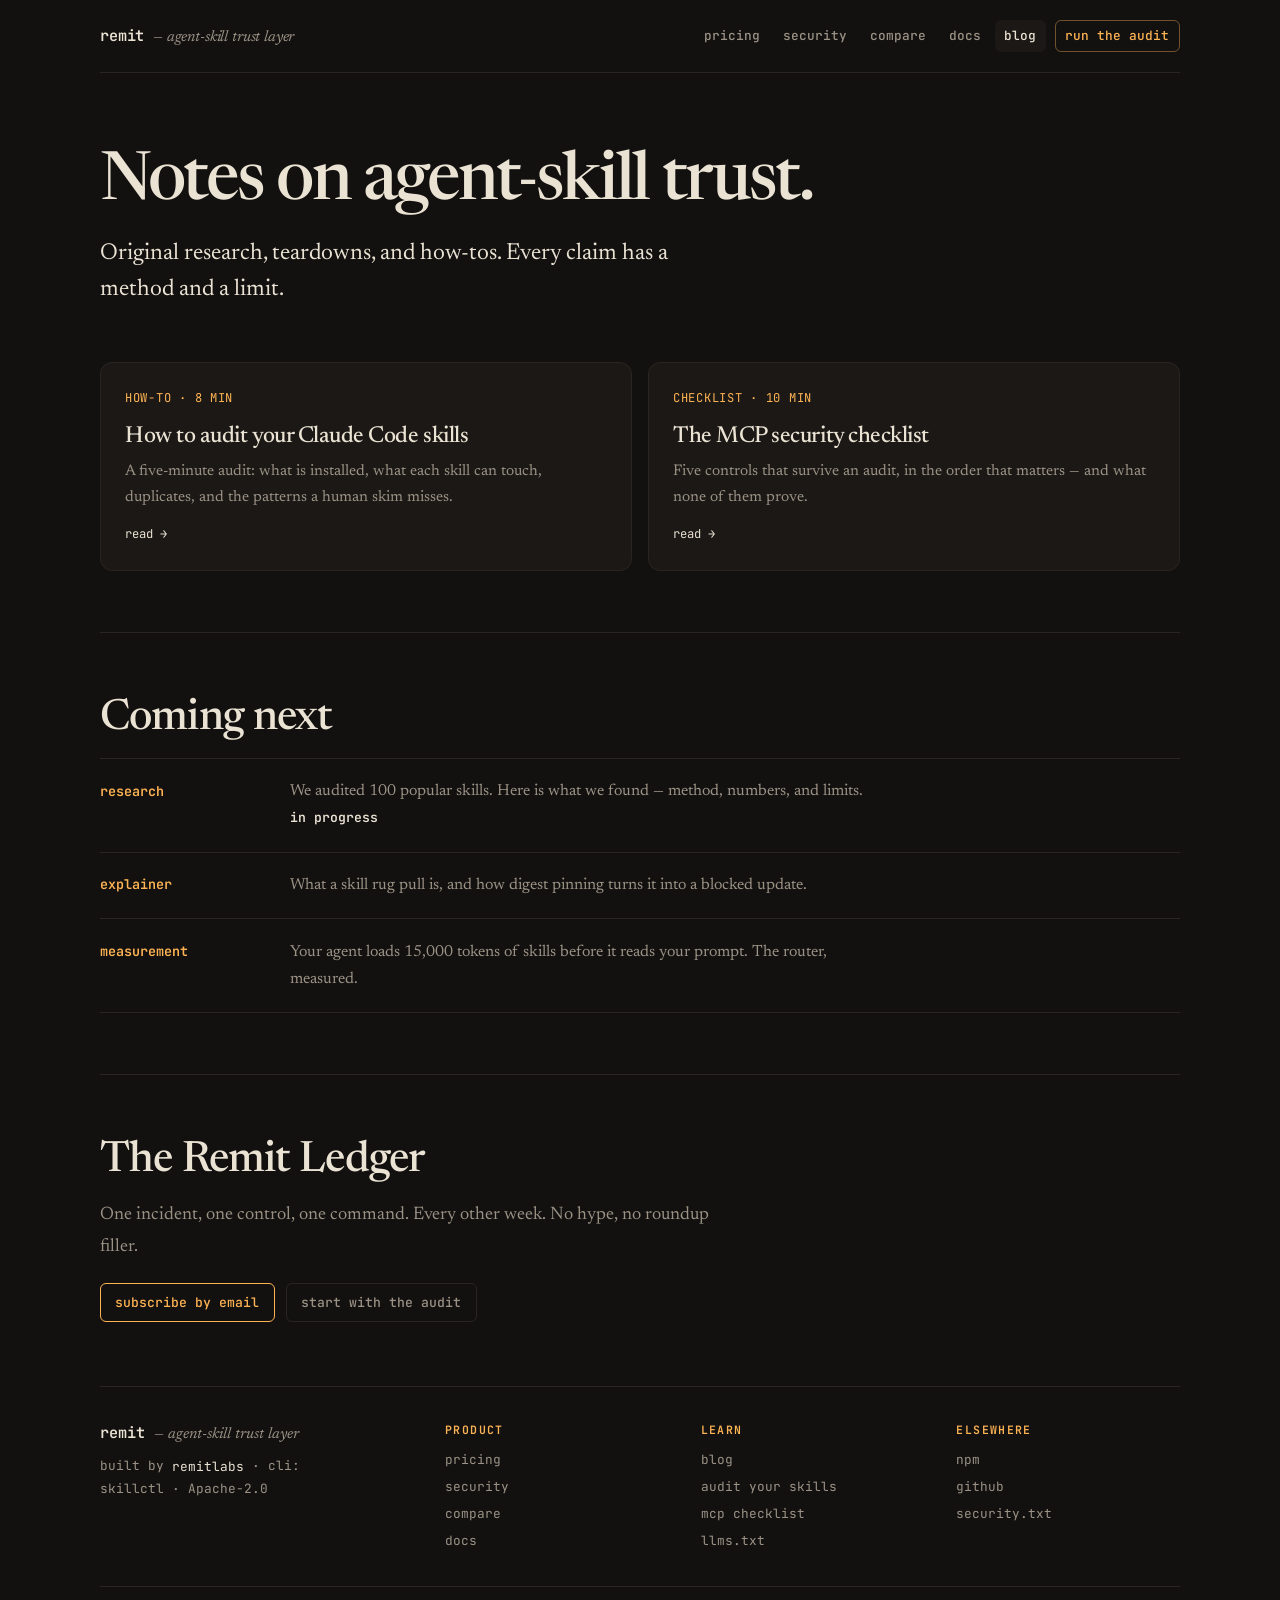
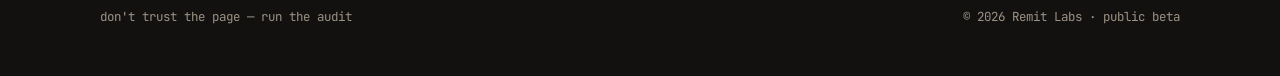
==== blog/index.html @ 6225feda "site: multi-page refresh with pricing, security, compare, docs, and blog - extract the editorial des" ====
<!doctype html>
<html lang="en">
<head>
<meta charset="utf-8">
<meta name="viewport" content="width=device-width, initial-scale=1">
<title>Notes on agent-skill trust — Remit blog</title>
<meta name="description" content="Original research, teardowns, and how-tos on AI agent skill security, MCP, and lifecycle. Every claim has a method and a limit.">
<meta name="theme-color" content="#131110">
<link rel="canonical" href="https://remitlabs.github.io/blog/">
<meta property="og:type" content="website">
<meta property="og:title" content="Notes on agent-skill trust — Remit blog">
<meta property="og:description" content="Original research, teardowns, and how-tos on AI agent skill security, MCP, and lifecycle.">
<meta property="og:url" content="https://remitlabs.github.io/blog/">
<meta property="og:image" content="https://remitlabs.github.io/assets/og.png">
<meta name="twitter:card" content="summary_large_image">
<link rel="icon" href='data:image/svg+xml,<svg xmlns="http://www.w3.org/2000/svg" viewBox="0 0 32 32"><rect width="32" height="32" rx="7" fill="%23131110"/><text x="16" y="22" font-family="ui-monospace,Menlo,monospace" font-size="17" font-weight="700" fill="%23FFB454" text-anchor="middle">R</text></svg>'>
<link rel="preconnect" href="https://fonts.googleapis.com">
<link rel="preconnect" href="https://fonts.gstatic.com" crossorigin>
<link href="https://fonts.googleapis.com/css2?family=Newsreader:ital,opsz,wght@0,6..72,400;0,6..72,500;0,6..72,600;1,6..72,400&amp;family=JetBrains+Mono:wght@400;500;600&amp;display=swap" rel="stylesheet">
<link rel="stylesheet" href="../styles.css">
<script>document.documentElement.classList.add('js');</script>
</head>
<body>
<div class="wrap">
  <header class="mast">
    <a class="brand" href="/">remit <em>— agent-skill trust layer</em></a>
    <nav class="nav" aria-label="primary">
      <a href="/pricing.html">pricing</a>
      <a href="/security.html">security</a>
      <a href="/compare.html">compare</a>
      <a href="/docs.html">docs</a>
      <a href="/blog/">blog</a>
      <a class="pill" href="/#install">run the audit</a>
    </nav>
  </header>

  <main>
    <section class="hero" style="grid-template-columns:1fr;padding-bottom:1.4rem">
      <div>
        <h1 data-reveal style="font-size:clamp(2.6rem,6vw,4.2rem);line-height:1.02">Notes on agent-skill trust.</h1>
        <p class="lede" data-reveal style="max-width:48ch;margin-top:1.1rem">Original research, teardowns, and how-tos. Every claim has a method and a limit.</p>
      </div>
    </section>

    <section class="tail" style="border-top:0;padding-top:0;margin-top:0">
      <div class="grid two" data-reveal>
        <a class="post-card" href="/blog/audit-claude-code-skills.html">
          <span class="meta">how-to · 8 min</span>
          <h2>How to audit your Claude Code skills</h2>
          <p>A five-minute audit: what is installed, what each skill can touch, duplicates, and the patterns a human skim misses.</p>
          <span class="more">read →</span>
        </a>
        <a class="post-card" href="/blog/mcp-security-checklist.html">
          <span class="meta">checklist · 10 min</span>
          <h2>The MCP security checklist</h2>
          <p>Five controls that survive an audit, in the order that matters — and what none of them prove.</p>
          <span class="more">read →</span>
        </a>
      </div>
    </section>

    <section class="tail">
      <h2 class="sec-head" data-reveal>Coming next</h2>
      <div class="ledger" data-reveal>
        <div class="row"><div class="t">research</div><p>We audited 100 popular skills. Here is what we found — method, numbers, and limits. <span class="n">in progress</span></p></div>
        <div class="row"><div class="t">explainer</div><p>What a skill rug pull is, and how digest pinning turns it into a blocked update.</p></div>
        <div class="row"><div class="t">measurement</div><p>Your agent loads 15,000 tokens of skills before it reads your prompt. The router, measured.</p></div>
      </div>
    </section>

    <section class="tail">
      <h2 class="sec-head" data-reveal>The Remit Ledger</h2>
      <p class="prose" data-reveal>One incident, one control, one command. Every other week. No hype, no roundup filler.</p>
      <div class="cta-row" data-reveal style="margin-top:1.2rem">
        <a class="cta" href="mailto:singhgaurprahalad@gmail.com?subject=Subscribe%20to%20The%20Remit%20Ledger">subscribe by email</a>
        <a class="cta ghost" href="/blog/audit-claude-code-skills.html">start with the audit</a>
      </div>
    </section>
  </main>

  <footer class="foot">
    <div class="col">
      <span class="brand">remit <em>— agent-skill trust layer</em></span>
      <p>built by <a href="https://www.npmjs.com/org/remitlabs" style="display:inline;color:var(--ink)">remitlabs</a> · cli: skillctl · Apache-2.0</p>
    </div>
    <div class="col">
      <h4>Product</h4>
      <a href="/pricing.html">pricing</a>
      <a href="/security.html">security</a>
      <a href="/compare.html">compare</a>
      <a href="/docs.html">docs</a>
    </div>
    <div class="col">
      <h4>Learn</h4>
      <a href="/blog/">blog</a>
      <a href="/blog/audit-claude-code-skills.html">audit your skills</a>
      <a href="/blog/mcp-security-checklist.html">mcp checklist</a>
      <a href="/llms.txt">llms.txt</a>
    </div>
    <div class="col">
      <h4>Elsewhere</h4>
      <a href="https://www.npmjs.com/package/@remitlabs/cli">npm</a>
      <a href="https://github.com/remitlabs">github</a>
      <a href="/.well-known/security.txt">security.txt</a>
    </div>
    <div class="bottom">
      <span>don't trust the page — <a href="/#install" style="display:inline">run the audit</a></span>
      <span>© 2026 Remit Labs · public beta</span>
    </div>
  </footer>
</div>
<script src="../site.js" defer></script>
</body>
</html>
---- styles.css ----
/* Remit — shared stylesheet
   Editorial dark system: Newsreader + JetBrains Mono, amber on casing.
   Extracted from the original index.html and extended for the site. */

:root{
  --casing:#131110; --surface:#1B1815; --surface-2:#211D19;
  --ink:#EAE2D3; --dim:#9B9285; --hair:#2A2520;
  --amber:#FFB454; --ok:#86C08A; --deny:#D96F5C;
  --serif:'Newsreader','Iowan Old Style',Charter,Georgia,serif;
  --mono:'JetBrains Mono','SF Mono',Menlo,Consolas,monospace;
  --measure:62ch;
}

*{box-sizing:border-box}
html{color-scheme:dark;scroll-behavior:smooth}
body{margin:0;background:var(--casing);color:var(--ink);
  font:16px/1.7 var(--serif);-webkit-font-smoothing:antialiased;
  text-rendering:optimizeLegibility}
img,video,svg{max-width:100%}
.wrap{max-width:1160px;margin:0 auto;padding:0 clamp(1.1rem,4vw,2.5rem)}
a{color:inherit}
a:focus-visible,button:focus-visible,summary:focus-visible{
  outline:2px solid var(--amber);outline-offset:3px;border-radius:4px}
::selection{background:var(--amber);color:var(--casing)}

/* ---------- masthead ---------- */
.mast{display:flex;justify-content:space-between;align-items:center;gap:1rem;flex-wrap:wrap;
  padding:1.25rem 0;border-bottom:1px solid var(--hair);position:relative;z-index:2}
.mast .brand{font:600 .95rem var(--mono);color:var(--ink);text-decoration:none;letter-spacing:-.01em}
.mast .brand em{font:400 .95rem var(--serif);font-style:italic;color:var(--dim)}
.nav{display:flex;gap:.25rem;flex-wrap:wrap;align-items:center}
.nav a{font:500 .8rem var(--mono);color:var(--dim);text-decoration:none;
  padding:.45rem .6rem;border-radius:6px}
.nav a:hover{color:var(--amber)}
.nav a[aria-current="page"]{color:var(--ink);background:var(--surface)}
.nav .pill{color:var(--amber);border:1px solid color-mix(in srgb,var(--amber) 40%,transparent);
  border-radius:6px;padding:.4rem .6rem;margin-left:.3rem}
.nav .pill:hover{background:var(--amber);color:var(--casing)}

/* ---------- type ---------- */
h1,h2,h3,h4{font-family:var(--serif);font-weight:500;letter-spacing:-.02em;margin:0}
p{margin:0}
.eyebrow{font:500 .78rem var(--mono);letter-spacing:.14em;text-transform:uppercase;
  color:var(--amber);margin:0 0 1rem}
.sec-head{font-size:clamp(1.9rem,3.6vw,2.7rem);line-height:1.15;margin:0 0 .9rem;max-width:24ch}
.sec-head em{font-style:italic;color:var(--dim)}
.lede{font-size:clamp(1.2rem,2.2vw,1.45rem);line-height:1.55;max-width:30ch;margin:0 0 2rem}
.lede strong{color:var(--amber);font-weight:600}
.prose{font-size:clamp(1.02rem,1.6vw,1.14rem);line-height:1.75;color:var(--dim);max-width:var(--measure)}
.prose + .prose{margin-top:1rem}
.prose b,.prose strong{color:var(--ink);font-weight:600}
.prose a{color:var(--ink);text-decoration-color:var(--amber);text-underline-offset:3px}
.prose a:hover{color:var(--amber)}
.prose code,code.inline{font:.84em var(--mono);color:var(--ink);background:var(--surface);
  border:1px solid var(--hair);border-radius:5px;padding:.08em .38em;white-space:nowrap}
.muted{color:var(--dim)}

/* ---------- buttons ---------- */
.cta{display:inline-flex;align-items:center;gap:.5rem;border:1px solid var(--amber);
  color:var(--amber);text-decoration:none;padding:.62rem .9rem;border-radius:6px;
  font:500 .82rem var(--mono);background:transparent;cursor:pointer;transition:.15s}
.cta:hover{background:var(--amber);color:var(--casing)}
.cta.ghost{border-color:var(--hair);color:var(--dim)}
.cta.ghost:hover{border-color:var(--amber);color:var(--amber);background:transparent}
.cta.solid{background:var(--amber);color:var(--casing)}
.cta.solid:hover{background:#ffc778;color:var(--casing)}
.cta-row{display:flex;gap:.7rem;flex-wrap:wrap;align-items:center}

/* ---------- install command ---------- */
.install{margin:1.6rem 0 0;max-width:36rem;min-width:0}
.cmd{display:flex;align-items:center;gap:.7rem;background:var(--surface);
  border:1px solid var(--hair);border-radius:8px;padding:.72rem .9rem;
  font:.86rem/1.4 var(--mono);overflow-x:auto;min-width:0}
.cmd .p{color:var(--amber)}
.cmd code{color:var(--ink);white-space:nowrap}
.cmd button{margin-left:auto;background:transparent;border:1px solid var(--hair);
  color:var(--dim);font:.76rem var(--mono);padding:.35rem .55rem;border-radius:5px;cursor:pointer}
.cmd button:hover{color:var(--amber);border-color:var(--amber)}
.note{font:.78rem/1.6 var(--mono);color:var(--dim);margin:.65rem 0 0}

/* ---------- hero ---------- */
.hero{display:grid;grid-template-columns:1.12fr .88fr;gap:clamp(2rem,5vw,4rem);
  padding:clamp(2.8rem,6vw,5rem) 0 clamp(2.4rem,5vw,3.6rem);align-items:start}
.hero>*{min-width:0}
.hero h1{font-size:clamp(4.2rem,10vw,7.4rem);line-height:.95;letter-spacing:-.035em;margin:0 0 .4rem}
.dict{font:.9rem/1.6 var(--mono);color:var(--dim);margin:0 0 1.1rem;max-width:46ch}
.dict b{color:var(--ink);font-weight:600}
.tag{font:500 clamp(.92rem,1.5vw,1.05rem) var(--mono);color:var(--amber);
  margin:0 0 1.7rem;letter-spacing:.01em}
.facts{display:grid;gap:.55rem;max-width:30rem;margin-top:2rem}
.fact{font:.82rem/1.55 var(--mono);color:var(--dim);border-top:1px dashed var(--hair);padding-top:.55rem}
.fact:first-child{border-top:0;padding-top:0}
.fact b{color:var(--ink);font-weight:600}
.fact em{color:var(--amber);font-style:normal}

/* ---------- receipt ---------- */
.receipt{background:var(--surface);border:1px solid var(--hair);border-radius:10px;
  padding:1.1rem 1.2rem 1.25rem;position:relative;overflow:hidden}
.receipt::after{content:"";position:absolute;inset:0;pointer-events:none;border-radius:10px;
  background:radial-gradient(520px 220px at 85% -10%,rgba(255,180,84,.05),transparent 65%)}
.rc-head{display:flex;justify-content:space-between;align-items:baseline;gap:.75rem;
  font:.75rem/1.3 var(--mono);color:var(--dim);border-bottom:1px dashed var(--hair);
  padding-bottom:.7rem;margin-bottom:.85rem;letter-spacing:.03em}
.rc-head .st{color:var(--ok)}
.rc-note{font:.75rem/1.6 var(--mono);color:var(--dim);margin:.9rem 0 0}
pre.man{font:.78rem/1.7 var(--mono);margin:0;white-space:pre;overflow-x:auto}
.k{color:var(--amber)} .s{color:var(--ok)} .c{color:var(--dim)}

/* ---------- sections ---------- */
.tail{padding-top:clamp(2.4rem,5vw,3.8rem);border-top:1px solid var(--hair);margin-top:clamp(2.4rem,5vw,3.8rem)}
.tail:first-of-type{margin-top:0}
.duo{display:grid;grid-template-columns:1fr 240px;gap:clamp(2rem,5vw,4rem);align-items:start}
.duo>*{min-width:0}
.margin-notes{display:grid;gap:.9rem;border-left:1px solid var(--hair);padding-left:1.1rem}
.margin-notes div{font:.76rem/1.55 var(--mono);color:var(--dim)}
.margin-notes b{display:block;color:var(--amber);font-weight:600}

/* ---------- plate / diagram ---------- */
.plate{background:var(--surface);border:1px solid var(--hair);border-radius:10px;
  padding:clamp(.9rem,2vw,1.5rem)}
.scroller{overflow-x:auto}
.plate svg{display:block;width:100%;min-width:820px;height:auto}
.status{font:.78rem/1.8 var(--mono);color:var(--dim);margin:1rem 0 0;max-width:78ch}
.status b{color:var(--amber);font-weight:600}
.status i{font-style:normal;color:var(--ink)}

/* ---------- ledger ---------- */
.ledger{border-top:1px solid var(--hair)}
.row{display:grid;grid-template-columns:168px 1fr;gap:1.4rem;
  padding:1.2rem 0;border-bottom:1px solid var(--hair)}
.row .t{font:600 .84rem/1.5 var(--mono);color:var(--amber);padding-top:.15rem}
.row p{font-size:1rem;line-height:1.7;color:var(--dim);margin:0;max-width:64ch}
.row p b{color:var(--ink);font-weight:600}
.row p code{font-size:.84em}
.row p .n{color:var(--ink);font:600 .82em var(--mono)}

/* ---------- cards / grids ---------- */
.grid{display:grid;gap:1rem}
.grid.two{grid-template-columns:repeat(2,minmax(0,1fr))}
.grid.three{grid-template-columns:repeat(3,minmax(0,1fr))}
.card{background:var(--surface);border:1px solid var(--hair);border-radius:10px;
  padding:1.25rem 1.3rem;min-width:0}
.card h3{font-size:1.2rem;margin:0 0 .45rem}
.card p{font-size:.94rem;line-height:1.65;color:var(--dim)}
.card .num{font:.72rem var(--mono);color:var(--amber);display:block;margin-bottom:.5rem}

/* ---------- tiers ---------- */
.tiers{display:grid;grid-template-columns:repeat(4,minmax(0,1fr));gap:.9rem;align-items:stretch}
.tier{background:var(--surface);border:1px solid var(--hair);border-radius:12px;
  padding:1.35rem 1.25rem;display:flex;flex-direction:column;min-width:0}
.tier.feature{border-color:color-mix(in srgb,var(--amber) 55%,transparent);
  background:linear-gradient(180deg,color-mix(in srgb,var(--amber) 6%,var(--surface)),var(--surface))}
.tier .name{font:600 .8rem var(--mono);letter-spacing:.1em;text-transform:uppercase;color:var(--amber)}
.tier .price{font:500 2.1rem/1 var(--serif);margin:.7rem 0 .15rem;letter-spacing:-.02em}
.tier .price small{font:.7rem var(--mono);color:var(--dim);letter-spacing:0}
.tier .for{font:.78rem/1.5 var(--mono);color:var(--dim);margin:.2rem 0 1rem;min-height:2.4em}
.tier ul{list-style:none;margin:0 0 1.2rem;padding:0;display:grid;gap:.42rem}
.tier li{font:.86rem/1.5 var(--serif);color:var(--dim);padding-left:1.05rem;position:relative}
.tier li::before{content:"—";position:absolute;left:0;color:var(--amber)}
.tier li b{color:var(--ink);font-weight:600}
.tier .cta{margin-top:auto;justify-content:center}
.tier .fine{font:.76rem/1.5 var(--mono);color:var(--dim);margin:.7rem 0 0}

/* ---------- table ---------- */
.table-wrap{overflow-x:auto;border:1px solid var(--hair);border-radius:10px;background:var(--surface)}
table{border-collapse:collapse;width:100%;min-width:0;font-size:.86rem}
table.compare-table{min-width:760px}
th,td{text-align:left;padding:.75rem .9rem;border-bottom:1px solid var(--hair);vertical-align:top}
th{font:600 .72rem var(--mono);letter-spacing:.06em;text-transform:uppercase;color:var(--dim);
  background:var(--surface-2);position:sticky;top:0}
td{color:var(--dim);line-height:1.55}
td b{color:var(--ink);font-weight:600}
tr:last-child td{border-bottom:0}
.yes{color:var(--ok)} .no{color:var(--dim)} .part{color:var(--amber)}
.table-note{font:.78rem/1.6 var(--mono);color:var(--dim);margin:.8rem 0 0}
.table-hint{display:none;font:.76rem/1.5 var(--mono);color:var(--amber);margin:.6rem 0 0}

/* ---------- article ---------- */
.article{max-width:760px;margin:0 auto;padding:clamp(2rem,5vw,3.5rem) 0}
.article .dek{font-size:clamp(1.1rem,1.8vw,1.3rem);line-height:1.6;color:var(--dim);margin:1rem 0 2rem}
.article h2{font-size:clamp(1.5rem,2.8vw,1.95rem);margin:2.6rem 0 .8rem;line-height:1.2}
.article h3{font-size:1.25rem;margin:2rem 0 .5rem}
.article p{font-size:1.06rem;line-height:1.78;color:#cfc7b8;margin:0 0 1.1rem}
.article p b,.article li b{color:var(--ink);font-weight:600}
.article a{color:var(--ink);text-decoration-color:var(--amber);text-underline-offset:3px}
.article a:hover{color:var(--amber)}
.article ul,.article ol{margin:0 0 1.2rem;padding-left:1.3rem;color:#cfc7b8;font-size:1.06rem;line-height:1.75}
.article li{margin-bottom:.4rem}
.article code{font:.86em var(--mono);color:var(--ink);background:var(--surface);
  border:1px solid var(--hair);border-radius:5px;padding:.08em .38em}
.article pre{background:var(--surface);border:1px solid var(--hair);border-radius:10px;
  padding:1rem 1.1rem;overflow-x:auto;margin:0 0 1.3rem}
.article pre code{background:none;border:0;padding:0;font:.8rem/1.7 var(--mono);color:var(--dim)}
.article blockquote{border-left:2px solid var(--amber);margin:1.5rem 0;padding:.2rem 0 .2rem 1.2rem;
  color:var(--dim);font-style:italic}
.article hr{border:0;border-top:1px solid var(--hair);margin:2.5rem 0}
.byline{font:.78rem/1.6 var(--mono);color:var(--dim);display:flex;gap:1rem;flex-wrap:wrap;
  border-top:1px solid var(--hair);border-bottom:1px solid var(--hair);padding:.8rem 0;margin:1.4rem 0 2.2rem}
.callout{background:var(--surface);border:1px solid var(--hair);
  border-radius:8px;box-shadow:inset 2px 0 0 var(--amber);padding:1rem 1.15rem;margin:1.5rem 0}
.callout p{margin:0;font-size:.98rem;line-height:1.7;color:var(--dim)}
.callout b{color:var(--ink)}

/* ---------- blog index ---------- */
.post-card{display:block;text-decoration:none;background:var(--surface);border:1px solid var(--hair);
  border-radius:12px;padding:1.4rem 1.5rem;transition:.18s}
.post-card:hover{border-color:color-mix(in srgb,var(--amber) 55%,transparent);transform:translateY(-2px)}
.post-card .meta{font:.76rem var(--mono);color:var(--amber);letter-spacing:.06em;text-transform:uppercase}
.post-card h2{font-size:1.45rem;margin:.6rem 0 .5rem;line-height:1.25}
.post-card p{font-size:.96rem;color:var(--dim);line-height:1.65;max-width:60ch}
.post-card .more{font:.76rem var(--mono);color:var(--ink);margin-top:1rem;display:inline-block}

/* ---------- FAQ ---------- */
.faq{border-top:1px solid var(--hair);max-width:820px}
.faq details{border-bottom:1px solid var(--hair)}
.faq summary{cursor:pointer;padding:1.05rem 0;font:500 1.05rem/1.4 var(--serif);
  color:var(--ink);list-style:none;display:flex;justify-content:space-between;gap:1rem}
.faq summary::-webkit-details-marker{display:none}
.faq summary::after{content:"+";font-family:var(--mono);color:var(--amber)}
.faq details[open] summary::after{content:"–"}
.faq .a{padding:0 0 1.15rem;font-size:.98rem;line-height:1.72;color:var(--dim);max-width:70ch}
.faq .a b{color:var(--ink)}

/* ---------- docs ---------- */
.docs{display:grid;grid-template-columns:210px 1fr;gap:clamp(2rem,5vw,3.5rem);align-items:start;
  padding-top:2.5rem}
.docs-nav{position:sticky;top:1.5rem;display:grid;gap:.15rem;border-left:1px solid var(--hair);padding-left:1rem}
.docs-nav a{font:.8rem/1.6 var(--mono);color:var(--dim);text-decoration:none;padding:.25rem 0}
.docs-nav a:hover{color:var(--amber)}
.docs-body{min-width:0;max-width:760px}
.docs-body h2{font-size:1.6rem;margin:2.4rem 0 .7rem}
.docs-body h2:first-child{margin-top:0}
.docs-body h3{font-size:1.12rem;margin:1.6rem 0 .4rem}
.docs-body p{font-size:1rem;line-height:1.75;color:var(--dim);margin:0 0 1rem;max-width:68ch}
.docs-body p b{color:var(--ink)}
.docs-body a{color:var(--ink);text-decoration-color:var(--amber);text-underline-offset:3px}
.docs-body code{font:.84em var(--mono);color:var(--ink);background:var(--surface);
  border:1px solid var(--hair);border-radius:5px;padding:.08em .38em}
.docs-body pre{background:var(--surface);border:1px solid var(--hair);border-radius:10px;
  padding:1rem 1.1rem;overflow-x:auto;margin:0 0 1.2rem}
.docs-body pre code{background:none;border:0;padding:0;font:.8rem/1.7 var(--mono);color:var(--dim)}
.docs-body ul{color:var(--dim);font-size:1rem;line-height:1.75;padding-left:1.2rem;margin:0 0 1rem}
.docs-body li{margin-bottom:.3rem}
.docs-body li b{color:var(--ink)}
.docs-body .table-wrap{margin:0 0 1.4rem}

/* ---------- video ---------- */
.film{border:1px solid var(--hair);border-radius:12px;overflow:hidden;background:#000;
  position:relative;aspect-ratio:16/9}
.film video{display:block;width:100%;height:100%;object-fit:cover}
.film figcaption{position:absolute;left:0;right:0;bottom:0;padding:.7rem .9rem;
  font:.7rem var(--mono);color:var(--dim);
  background:linear-gradient(180deg,transparent,rgba(19,17,16,.85))}

/* ---------- footer ---------- */
.foot{border-top:1px solid var(--hair);margin-top:clamp(2.6rem,5vw,4rem);padding:2.2rem 0 3rem;
  display:grid;grid-template-columns:1.4fr repeat(3,1fr);gap:2rem;
  font:.8rem/1.8 var(--mono);color:var(--dim)}
.foot .brand{font:600 .95rem var(--mono);color:var(--ink)}
.foot .brand em{font:400 .95rem var(--serif);font-style:italic;color:var(--dim)}
.foot h4{font:.72rem var(--mono);letter-spacing:.12em;text-transform:uppercase;color:var(--amber);
  margin:0 0 .6rem;font-weight:600}
.foot a{display:block;color:var(--dim);text-decoration:none;padding:.12rem 0}
.foot a:hover{color:var(--amber)}
.foot .col p{max-width:32ch;margin:.6rem 0 0}
.foot .bottom{grid-column:1/-1;border-top:1px solid var(--hair);padding-top:1.2rem;
  display:flex;justify-content:space-between;gap:1rem;flex-wrap:wrap;font-size:.78rem}

/* ---------- reveal ---------- */
html.js [data-reveal]{opacity:0;transform:translateY(14px);
  transition:opacity .7s cubic-bezier(.16,1,.3,1),transform .7s cubic-bezier(.16,1,.3,1)}
html.js .in{opacity:1;transform:none}
@media (prefers-reduced-motion: reduce){
  html{scroll-behavior:auto}
  html.js [data-reveal]{opacity:1;transform:none;transition:none}
  .post-card:hover{transform:none}
}

/* ---------- responsive ---------- */
@media (max-width:1000px){
  .tiers{grid-template-columns:repeat(2,minmax(0,1fr))}
}
@media (max-width:920px){
  .hero{grid-template-columns:1fr}
  .duo{grid-template-columns:1fr}
  .margin-notes{border-left:0;padding-left:0;border-top:1px dashed var(--hair);
    padding-top:1rem;grid-template-columns:1fr 1fr}
  .row{grid-template-columns:1fr;gap:.4rem;padding:1.05rem 0}
  .grid.three{grid-template-columns:1fr 1fr}
  .docs{grid-template-columns:1fr}
  .docs-nav{position:static;border-left:0;padding-left:0;border-top:1px solid var(--hair);
    border-bottom:1px solid var(--hair);padding:.9rem 0;grid-template-columns:1fr 1fr;margin-bottom:1.5rem}
  .foot{grid-template-columns:1fr 1fr;gap:1.6rem}
}
@media (max-width:620px){
  .grid.two,.grid.three,.tiers{grid-template-columns:1fr}
  .margin-notes{grid-template-columns:1fr}
  .mast{padding:1rem 0}
  .nav{gap:.1rem}
  .nav a{padding:.4rem .45rem;font-size:.75rem}
  .cmd{font-size:.78rem;gap:.5rem;padding:.62rem .7rem}
  .cmd button{padding:.3rem .45rem}
  .fact{overflow-wrap:anywhere}
  .foot{grid-template-columns:1fr}
  .docs-nav{grid-template-columns:1fr}
  .table-hint{display:block}
  .article .table-wrap table{min-width:600px}
}
@media (max-width:380px){
  .cmd{font-size:.7rem;gap:.4rem;padding:.55rem .6rem}
  .cmd .p{display:none}
  .hero h1{font-size:3.4rem}
}
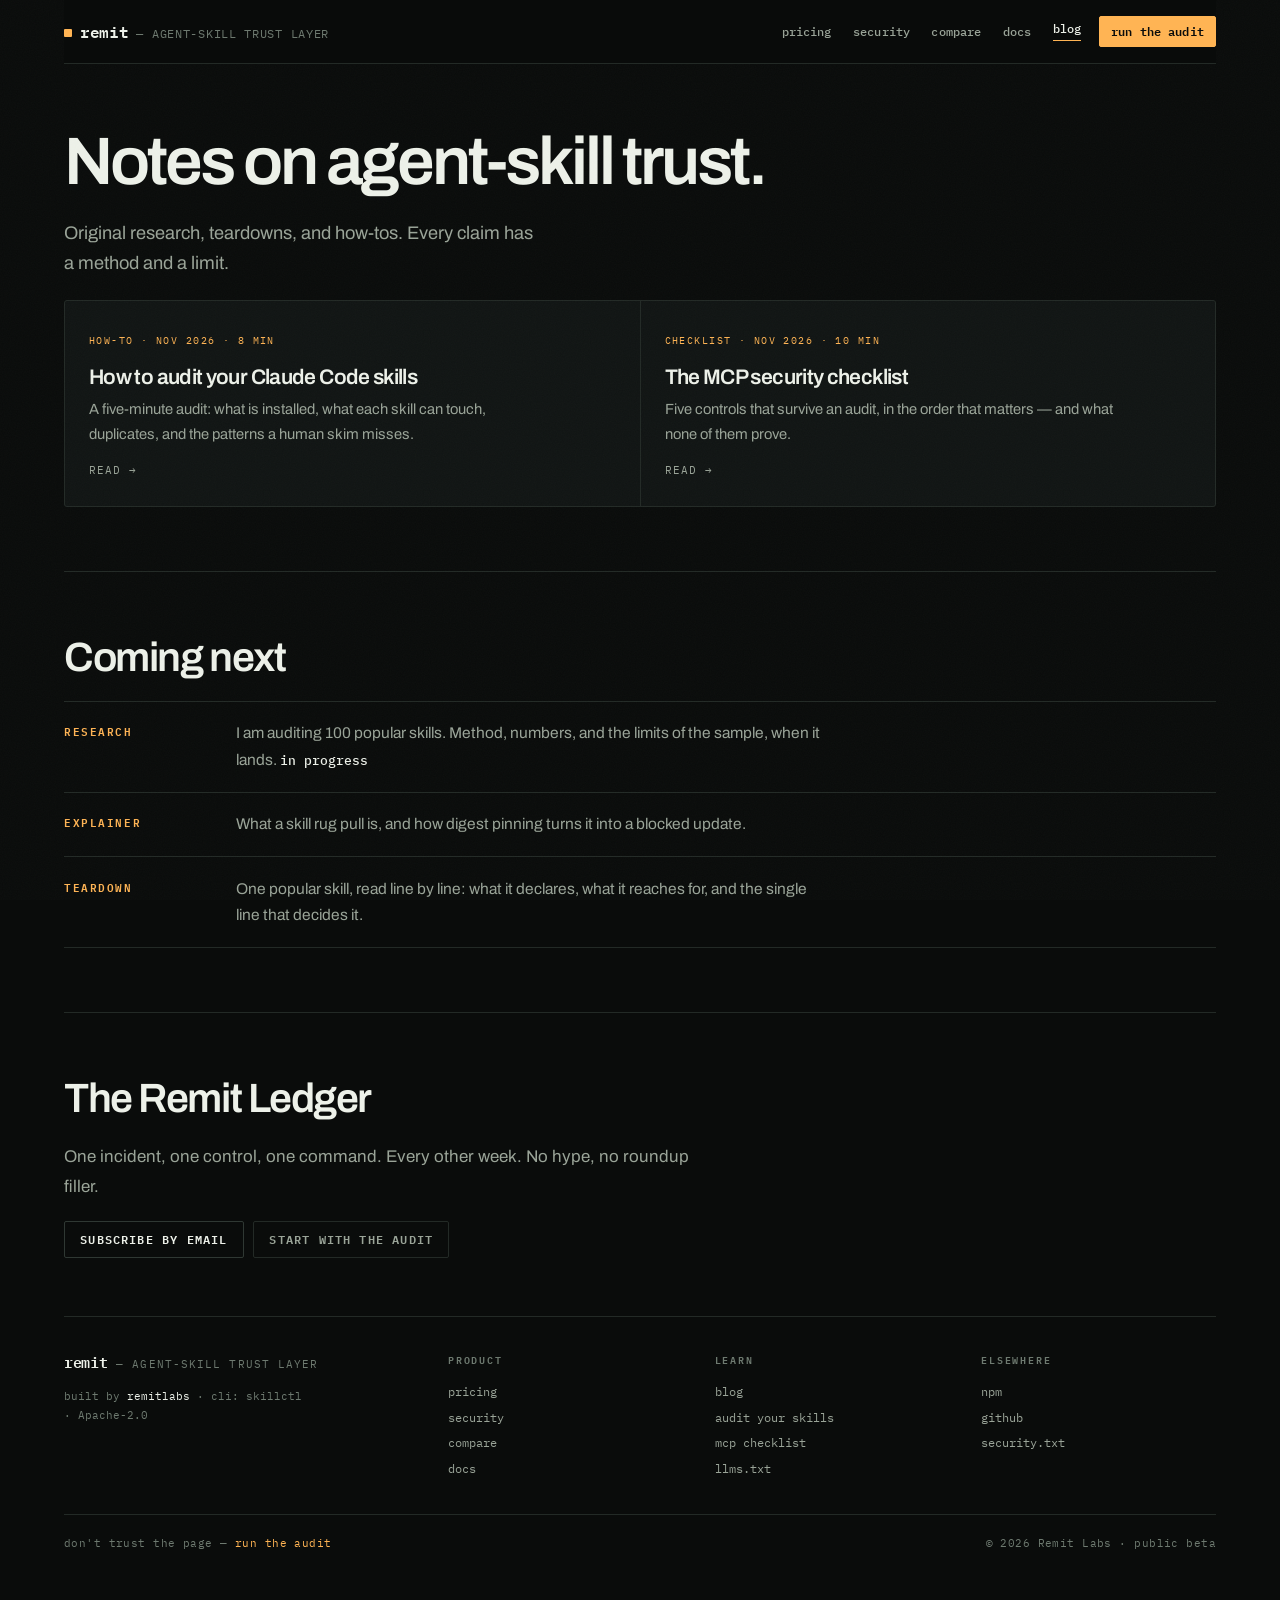
==== commit 4e2f75c6: "Revamp CRO optimisation" ====
--- a/blog/index.html
+++ b/blog/index.html
@@ -5,7 +5,7 @@
 <meta name="viewport" content="width=device-width, initial-scale=1">
 <title>Notes on agent-skill trust — Remit blog</title>
 <meta name="description" content="Original research, teardowns, and how-tos on AI agent skill security, MCP, and lifecycle. Every claim has a method and a limit.">
-<meta name="theme-color" content="#131110">
+<meta name="theme-color" content="#0A0C0B">
 <link rel="canonical" href="https://remitlabs.github.io/blog/">
 <meta property="og:type" content="website">
 <meta property="og:title" content="Notes on agent-skill trust — Remit blog">
@@ -13,10 +13,10 @@
 <meta property="og:url" content="https://remitlabs.github.io/blog/">
 <meta property="og:image" content="https://remitlabs.github.io/assets/og.png">
 <meta name="twitter:card" content="summary_large_image">
-<link rel="icon" href='data:image/svg+xml,<svg xmlns="http://www.w3.org/2000/svg" viewBox="0 0 32 32"><rect width="32" height="32" rx="7" fill="%23131110"/><text x="16" y="22" font-family="ui-monospace,Menlo,monospace" font-size="17" font-weight="700" fill="%23FFB454" text-anchor="middle">R</text></svg>'>
+<link rel="icon" href='data:image/svg+xml,<svg xmlns="http://www.w3.org/2000/svg" viewBox="0 0 32 32"><rect width="32" height="32" rx="6" fill="%230A0C0B"/><rect x="7" y="7" width="4" height="18" fill="%23FFB454"/><path d="M14 7h7a5 5 0 010 10h-7z" fill="none" stroke="%23EDF1E9" stroke-width="2.4"/><path d="M20 17l5 8" stroke="%23EDF1E9" stroke-width="2.4"/></svg>'>
 <link rel="preconnect" href="https://fonts.googleapis.com">
 <link rel="preconnect" href="https://fonts.gstatic.com" crossorigin>
-<link href="https://fonts.googleapis.com/css2?family=Newsreader:ital,opsz,wght@0,6..72,400;0,6..72,500;0,6..72,600;1,6..72,400&amp;family=JetBrains+Mono:wght@400;500;600&amp;display=swap" rel="stylesheet">
+<link href="https://fonts.googleapis.com/css2?family=Archivo:wght@400;500;600;700&amp;family=IBM+Plex+Mono:wght@400;500;600&amp;family=Newsreader:ital,opsz,wght@1,6..72,400&amp;display=swap" rel="stylesheet">
 <link rel="stylesheet" href="../styles.css">
 <script>document.documentElement.classList.add('js');</script>
 </head>
@@ -45,13 +45,13 @@
     <section class="tail" style="border-top:0;padding-top:0;margin-top:0">
       <div class="grid two" data-reveal>
         <a class="post-card" href="/blog/audit-claude-code-skills.html">
-          <span class="meta">how-to · 8 min</span>
+          <span class="meta">how-to · nov 2026 · 8 min</span>
           <h2>How to audit your Claude Code skills</h2>
           <p>A five-minute audit: what is installed, what each skill can touch, duplicates, and the patterns a human skim misses.</p>
           <span class="more">read →</span>
         </a>
         <a class="post-card" href="/blog/mcp-security-checklist.html">
-          <span class="meta">checklist · 10 min</span>
+          <span class="meta">checklist · nov 2026 · 10 min</span>
           <h2>The MCP security checklist</h2>
           <p>Five controls that survive an audit, in the order that matters — and what none of them prove.</p>
           <span class="more">read →</span>
@@ -62,9 +62,9 @@
     <section class="tail">
       <h2 class="sec-head" data-reveal>Coming next</h2>
       <div class="ledger" data-reveal>
-        <div class="row"><div class="t">research</div><p>We audited 100 popular skills. Here is what we found — method, numbers, and limits. <span class="n">in progress</span></p></div>
+        <div class="row"><div class="t">research</div><p>I am auditing 100 popular skills. Method, numbers, and the limits of the sample, when it lands. <span class="n">in progress</span></p></div>
         <div class="row"><div class="t">explainer</div><p>What a skill rug pull is, and how digest pinning turns it into a blocked update.</p></div>
-        <div class="row"><div class="t">measurement</div><p>Your agent loads 15,000 tokens of skills before it reads your prompt. The router, measured.</p></div>
+        <div class="row"><div class="t">teardown</div><p>One popular skill, read line by line: what it declares, what it reaches for, and the single line that decides it.</p></div>
       </div>
     </section>
 
--- a/styles.css
+++ b/styles.css
@@ -1,313 +1,798 @@
 /* Remit — shared stylesheet
-   Editorial dark system: Newsreader + JetBrains Mono, amber on casing.
-   Extracted from the original index.html and extended for the site. */
+   System: INSTRUMENT. A lab datasheet for agent authority.
+   Cool near-black, engineered hairlines, grotesk interface type,
+   monospace for data, serif reserved for reading.
+   Single accent (amber) used as a signal lamp, never as decoration. */
 
 :root{
-  --casing:#131110; --surface:#1B1815; --surface-2:#211D19;
-  --ink:#EAE2D3; --dim:#9B9285; --hair:#2A2520;
-  --amber:#FFB454; --ok:#86C08A; --deny:#D96F5C;
+  /* surfaces — cool neutral, green-grey cast, deliberately not warm parchment */
+  --casing:#0A0C0B;
+  --surface:#111514;
+  --raise:#161C19;
+  --sunk:#080A09;
+
+  /* rules */
+  --hair:#232A26;
+  --hair-lit:#2F3833;
+
+  /* text */
+  --ink:#EDF1E9;
+  --dim:#9AA498;
+  --faint:#6E7A70;
+
+  /* one accent, plus two semantic states used only on real data */
+  --amber:#FFB454;
+  --amber-wash:rgba(255,180,84,.12);
+  --ok:#8FD694;
+  --deny:#EA7767;
+
+  --sans:'Archivo','Helvetica Neue',Helvetica,Arial,sans-serif;
+  --mono:'IBM Plex Mono',ui-monospace,'SF Mono',Menlo,Consolas,monospace;
   --serif:'Newsreader','Iowan Old Style',Charter,Georgia,serif;
-  --mono:'JetBrains Mono','SF Mono',Menlo,Consolas,monospace;
-  --measure:62ch;
+
+  --measure:64ch;
+  --rail:104px;
+  --pad:clamp(1.15rem,4vw,2.75rem);
 }
 
 *{box-sizing:border-box}
-html{color-scheme:dark;scroll-behavior:smooth}
-body{margin:0;background:var(--casing);color:var(--ink);
-  font:16px/1.7 var(--serif);-webkit-font-smoothing:antialiased;
-  text-rendering:optimizeLegibility}
+
+html{color-scheme:dark;scroll-behavior:smooth;-webkit-text-size-adjust:100%}
+body{
+  margin:0;background:var(--casing);color:var(--ink);
+  font:400 16px/1.7 var(--sans);
+  font-feature-settings:"ss01" 0;
+  -webkit-font-smoothing:antialiased;text-rendering:optimizeLegibility;
+  overflow-x:hidden;
+}
 img,video,svg{max-width:100%}
-.wrap{max-width:1160px;margin:0 auto;padding:0 clamp(1.1rem,4vw,2.5rem)}
 a{color:inherit}
-a:focus-visible,button:focus-visible,summary:focus-visible{
-  outline:2px solid var(--amber);outline-offset:3px;border-radius:4px}
+a:focus-visible,button:focus-visible,summary:focus-visible,[tabindex]:focus-visible{
+  outline:2px solid var(--amber);outline-offset:3px;border-radius:2px}
 ::selection{background:var(--amber);color:var(--casing)}
+code,kbd,samp,pre{font-family:var(--mono)}
+
+.wrap{max-width:1240px;margin:0 auto;padding:0 var(--pad);position:relative}
+
+/* film grain, 3% — tactility without a gradient */
+body::before{
+  content:"";position:fixed;inset:0;z-index:60;pointer-events:none;opacity:.028;
+  background-image:url("data:image/svg+xml,%3Csvg xmlns='http://www.w3.org/2000/svg' width='160' height='160'%3E%3Cfilter id='n'%3E%3CfeTurbulence type='fractalNoise' baseFrequency='.85' numOctaves='3'/%3E%3C/filter%3E%3Crect width='160' height='160' filter='url(%23n)'/%3E%3C/svg%3E");
+}
+
+/* scroll progress */
+.progress{
+  position:fixed;top:0;left:0;height:2px;width:100%;transform:scaleX(0);
+  transform-origin:0 50%;background:var(--amber);z-index:80;opacity:.7
+}
 
 /* ---------- masthead ---------- */
-.mast{display:flex;justify-content:space-between;align-items:center;gap:1rem;flex-wrap:wrap;
-  padding:1.25rem 0;border-bottom:1px solid var(--hair);position:relative;z-index:2}
-.mast .brand{font:600 .95rem var(--mono);color:var(--ink);text-decoration:none;letter-spacing:-.01em}
-.mast .brand em{font:400 .95rem var(--serif);font-style:italic;color:var(--dim)}
-.nav{display:flex;gap:.25rem;flex-wrap:wrap;align-items:center}
-.nav a{font:500 .8rem var(--mono);color:var(--dim);text-decoration:none;
-  padding:.45rem .6rem;border-radius:6px}
-.nav a:hover{color:var(--amber)}
-.nav a[aria-current="page"]{color:var(--ink);background:var(--surface)}
-.nav .pill{color:var(--amber);border:1px solid color-mix(in srgb,var(--amber) 40%,transparent);
-  border-radius:6px;padding:.4rem .6rem;margin-left:.3rem}
-.nav .pill:hover{background:var(--amber);color:var(--casing)}
+.mast{
+  position:sticky;top:0;z-index:70;
+  display:flex;justify-content:space-between;align-items:center;gap:1rem;flex-wrap:wrap;
+  padding:.85rem 0;border-bottom:1px solid var(--hair);
+  background:color-mix(in srgb,var(--casing) 88%,transparent);
+  backdrop-filter:blur(14px) saturate(130%);
+}
+.mast .brand{
+  display:inline-flex;align-items:baseline;gap:.5rem;
+  font:600 1rem/1 var(--mono);letter-spacing:-.02em;color:var(--ink);text-decoration:none
+}
+.mast .brand::before{content:"";width:8px;height:8px;background:var(--amber);
+  transform:translateY(-1px);border-radius:1px}
+.mast .brand em{
+  font:400 .74rem/1 var(--mono);font-style:normal;color:var(--faint);
+  letter-spacing:.06em;text-transform:uppercase
+}
+.nav{display:flex;gap:.1rem;flex-wrap:wrap;align-items:center}
+.nav a{
+  font:500 .78rem/1 var(--mono);color:var(--dim);text-decoration:none;
+  padding:.55rem .62rem;border-radius:2px;letter-spacing:.01em
+}
+.nav a:hover{color:var(--ink);background:var(--surface)}
+.nav a[aria-current="page"]{color:var(--ink)}
+.nav a[aria-current="page"]::after{content:"";display:block;height:1px;background:var(--amber);margin-top:.3rem}
+.nav .pill{
+  color:var(--casing);background:var(--amber);font-weight:600;
+  padding:.5rem .7rem;margin-left:.4rem;border:1px solid var(--amber)
+}
+.nav .pill:hover{background:#FFC677;color:var(--casing)}
 
 /* ---------- type ---------- */
-h1,h2,h3,h4{font-family:var(--serif);font-weight:500;letter-spacing:-.02em;margin:0}
+h1,h2,h3,h4{font-family:var(--sans);font-weight:600;letter-spacing:-.03em;margin:0;text-wrap:balance}
 p{margin:0}
-.eyebrow{font:500 .78rem var(--mono);letter-spacing:.14em;text-transform:uppercase;
-  color:var(--amber);margin:0 0 1rem}
-.sec-head{font-size:clamp(1.9rem,3.6vw,2.7rem);line-height:1.15;margin:0 0 .9rem;max-width:24ch}
-.sec-head em{font-style:italic;color:var(--dim)}
-.lede{font-size:clamp(1.2rem,2.2vw,1.45rem);line-height:1.55;max-width:30ch;margin:0 0 2rem}
-.lede strong{color:var(--amber);font-weight:600}
-.prose{font-size:clamp(1.02rem,1.6vw,1.14rem);line-height:1.75;color:var(--dim);max-width:var(--measure)}
+.kicker,.eyebrow{
+  font:500 .7rem/1.4 var(--mono);letter-spacing:.18em;text-transform:uppercase;
+  color:var(--amber);margin:0 0 1.4rem;display:flex;align-items:center;gap:.6rem
+}
+.kicker::before{content:"";width:18px;height:1px;background:var(--amber);opacity:.7}
+.sec-head{
+  font-size:clamp(1.7rem,3.2vw,2.75rem);line-height:1.06;letter-spacing:-.035em;
+  margin:0 0 1.3rem;max-width:26ch;font-weight:600
+}
+.sec-head em{font-style:normal;color:var(--dim)}
+.statement{
+  font-size:clamp(2rem,4.6vw,3.6rem);line-height:1.02;letter-spacing:-.04em;
+  margin:0 0 1.4rem;max-width:30ch;font-weight:600
+}
+.lede{
+  font-size:clamp(1.02rem,1.5vw,1.18rem);line-height:1.62;max-width:52ch;
+  color:var(--dim);margin:0 0 1.8rem
+}
+.lede strong{color:var(--ink);font-weight:600}
+.prose{
+  font-size:clamp(.99rem,1.4vw,1.06rem);line-height:1.78;color:var(--dim);
+  max-width:var(--measure)
+}
 .prose + .prose{margin-top:1rem}
 .prose b,.prose strong{color:var(--ink);font-weight:600}
-.prose a{color:var(--ink);text-decoration-color:var(--amber);text-underline-offset:3px}
+.prose a{color:var(--ink);text-decoration:underline;text-decoration-color:var(--amber);
+  text-decoration-thickness:1px;text-underline-offset:3px}
 .prose a:hover{color:var(--amber)}
-.prose code,code.inline{font:.84em var(--mono);color:var(--ink);background:var(--surface);
-  border:1px solid var(--hair);border-radius:5px;padding:.08em .38em;white-space:nowrap}
+.prose code,code.inline,.docs-body code,.article code,.faq code{
+  font:.85em var(--mono);color:var(--ink);background:var(--raise);
+  border:1px solid var(--hair);border-radius:2px;padding:.06em .34em;white-space:nowrap
+}
 .muted{color:var(--dim)}
+.fine{font:.72rem/1.65 var(--mono);color:var(--faint)}
 
 /* ---------- buttons ---------- */
-.cta{display:inline-flex;align-items:center;gap:.5rem;border:1px solid var(--amber);
-  color:var(--amber);text-decoration:none;padding:.62rem .9rem;border-radius:6px;
-  font:500 .82rem var(--mono);background:transparent;cursor:pointer;transition:.15s}
-.cta:hover{background:var(--amber);color:var(--casing)}
-.cta.ghost{border-color:var(--hair);color:var(--dim)}
-.cta.ghost:hover{border-color:var(--amber);color:var(--amber);background:transparent}
-.cta.solid{background:var(--amber);color:var(--casing)}
-.cta.solid:hover{background:#ffc778;color:var(--casing)}
-.cta-row{display:flex;gap:.7rem;flex-wrap:wrap;align-items:center}
-
-/* ---------- install command ---------- */
-.install{margin:1.6rem 0 0;max-width:36rem;min-width:0}
-.cmd{display:flex;align-items:center;gap:.7rem;background:var(--surface);
-  border:1px solid var(--hair);border-radius:8px;padding:.72rem .9rem;
-  font:.86rem/1.4 var(--mono);overflow-x:auto;min-width:0}
-.cmd .p{color:var(--amber)}
+.cta,.btn{
+  display:inline-flex;align-items:center;gap:.55rem;
+  border:1px solid var(--hair-lit);background:transparent;color:var(--ink);
+  text-decoration:none;padding:.72rem .95rem;border-radius:2px;cursor:pointer;
+  font:600 .74rem/1 var(--mono);letter-spacing:.1em;text-transform:uppercase;
+  transition:background .16s ease,border-color .16s ease,color .16s ease
+}
+.cta:hover,.btn:hover{border-color:var(--amber);color:var(--amber)}
+.cta.solid,.btn.primary{background:var(--amber);border-color:var(--amber);color:#17120A}
+.cta.solid:hover,.btn.primary:hover{background:#FFC677;border-color:#FFC677;color:#17120A}
+.cta.ghost{color:var(--dim);border-color:var(--hair)}
+.cta.ghost:hover{color:var(--ink);border-color:var(--hair-lit)}
+.cta svg{width:13px;height:13px;fill:currentColor}
+.cta-row{display:flex;gap:.6rem;flex-wrap:wrap;align-items:center}
+.text-link{
+  font:500 .76rem var(--mono);color:var(--dim);text-decoration:none;
+  border-bottom:1px solid var(--hair-lit);padding-bottom:.15rem
+}
+.text-link:hover{color:var(--amber);border-color:var(--amber)}
+
+/* ---------- command ---------- */
+.install{margin:1.9rem 0 0;max-width:34rem;min-width:0}
+.cmd{
+  display:flex;align-items:center;gap:.7rem;background:var(--sunk);
+  border:1px solid var(--hair-lit);border-left:2px solid var(--amber);
+  border-radius:2px;padding:.8rem .9rem;font:.84rem/1.4 var(--mono);
+  overflow-x:auto;min-width:0
+}
+.cmd .p{color:var(--amber);user-select:none}
 .cmd code{color:var(--ink);white-space:nowrap}
-.cmd button{margin-left:auto;background:transparent;border:1px solid var(--hair);
-  color:var(--dim);font:.76rem var(--mono);padding:.35rem .55rem;border-radius:5px;cursor:pointer}
-.cmd button:hover{color:var(--amber);border-color:var(--amber)}
-.note{font:.78rem/1.6 var(--mono);color:var(--dim);margin:.65rem 0 0}
+.cmd button{
+  margin-left:auto;background:transparent;border:1px solid var(--hair-lit);
+  color:var(--dim);font:600 .62rem var(--mono);letter-spacing:.12em;text-transform:uppercase;
+  padding:.42rem .55rem;border-radius:2px;cursor:pointer;flex:none
+}
+.cmd button:hover{color:var(--casing);background:var(--amber);border-color:var(--amber)}
+.cmd-hero{padding:.95rem 1rem;font-size:.9rem}
+.hero .cta-row{margin-top:1rem}
+.note{font:.72rem/1.7 var(--mono);color:var(--faint);margin:.8rem 0 0;max-width:46ch}
 
 /* ---------- hero ---------- */
-.hero{display:grid;grid-template-columns:1.12fr .88fr;gap:clamp(2rem,5vw,4rem);
-  padding:clamp(2.8rem,6vw,5rem) 0 clamp(2.4rem,5vw,3.6rem);align-items:start}
-.hero>*{min-width:0}
-.hero h1{font-size:clamp(4.2rem,10vw,7.4rem);line-height:.95;letter-spacing:-.035em;margin:0 0 .4rem}
-.dict{font:.9rem/1.6 var(--mono);color:var(--dim);margin:0 0 1.1rem;max-width:46ch}
-.dict b{color:var(--ink);font-weight:600}
-.tag{font:500 clamp(.92rem,1.5vw,1.05rem) var(--mono);color:var(--amber);
-  margin:0 0 1.7rem;letter-spacing:.01em}
-.facts{display:grid;gap:.55rem;max-width:30rem;margin-top:2rem}
-.fact{font:.82rem/1.55 var(--mono);color:var(--dim);border-top:1px dashed var(--hair);padding-top:.55rem}
-.fact:first-child{border-top:0;padding-top:0}
-.fact b{color:var(--ink);font-weight:600}
-.fact em{color:var(--amber);font-style:normal}
+.hero{
+  display:grid;grid-template-columns:minmax(0,1.12fr) minmax(0,.88fr);
+  gap:clamp(1.8rem,4.5vw,4rem);align-items:start;
+  padding:clamp(2.2rem,5vw,4.2rem) 0 clamp(2rem,4vw,3.2rem)
+}
+.hero > *{min-width:0}
+.hero h1{
+  font-size:clamp(2.5rem,5.6vw,4.6rem);line-height:.98;letter-spacing:-.045em;
+  margin:0 0 1.4rem;font-weight:600
+}
+.hero h1 .soft{color:var(--dim);font-weight:500}
+.hero .lede{font-size:clamp(1rem,1.45vw,1.14rem);max-width:46ch;margin-bottom:0}
+.hero .lede b{color:var(--ink);font-weight:600}
+.works{
+  font:.72rem/1.9 var(--mono);color:var(--faint);margin:1.7rem 0 0;max-width:56ch;
+  letter-spacing:.01em
+}
+.works b{color:var(--dim);font-weight:500}
+.team-line{font:.72rem/1.7 var(--mono);color:var(--faint);margin:.4rem 0 0}
+.team-line a{color:var(--amber);text-decoration:none;border-bottom:1px solid rgba(255,180,84,.35)}
+.team-line a:hover{border-color:var(--amber)}
+
+/* ---------- fleet panel (hero right) ---------- */
+.panel{
+  background:var(--surface);border:1px solid var(--hair);border-radius:3px;
+  position:relative;min-width:0
+}
+.panel-head{
+  display:flex;justify-content:space-between;align-items:center;gap:.75rem;
+  padding:.72rem .9rem;border-bottom:1px solid var(--hair);
+  font:.66rem/1.3 var(--mono);letter-spacing:.14em;text-transform:uppercase;color:var(--faint)
+}
+.panel-head b{color:var(--amber);font-weight:600}
+.panel-body{padding:.3rem .9rem .9rem}
+
+/* fleet rows */
+.fleet{list-style:none;margin:0;padding:0}
+.fleet li{
+  display:grid;grid-template-columns:14px minmax(0,1fr) auto;
+  gap:.6rem;align-items:center;padding:.55rem 0;border-bottom:1px solid var(--hair);
+  font:.76rem/1.35 var(--mono)
+}
+.fleet li:last-child{border-bottom:0}
+.fleet .dot{width:5px;height:5px;border-radius:50%;background:var(--faint);justify-self:center}
+.fleet .n{color:var(--ink);overflow:hidden;text-overflow:ellipsis;white-space:nowrap}
+.fleet .why{color:var(--faint);font-size:.66rem;display:block;margin-top:.12rem}
+.fleet .sev{color:var(--amber);font-size:.64rem;letter-spacing:.1em}
+.fleet li.deny .dot{background:var(--deny);box-shadow:0 0 0 3px rgba(234,119,103,.14)}
+.fleet li.warn .dot{background:var(--amber);box-shadow:0 0 0 3px rgba(255,180,84,.12)}
+.fleet li.ok .dot{background:var(--ok)}
+.panel-foot{
+  display:flex;justify-content:space-between;gap:.8rem;flex-wrap:wrap;
+  border-top:1px solid var(--hair);padding:.6rem .9rem;
+  font:.64rem/1.5 var(--mono);color:var(--faint);letter-spacing:.04em
+}
+.panel-foot a{color:var(--amber);text-decoration:none}
+.panel-foot a:hover{text-decoration:underline}
+
+/* risk distribution: the documented histogram, not invented rows */
+.split{display:flex;height:9px;overflow:hidden;border-radius:1px;margin:.35rem 0 1rem}
+.split i{display:block;height:100%}
+.split i.ok{background:#3E5749}
+.split i.low{background:#6C7C63}
+.split i.elev{background:#A87C3F}
+.split i.high{background:var(--amber)}
+.dist{list-style:none;margin:0;padding:0;display:grid;grid-template-columns:1fr 1fr;gap:.55rem .9rem}
+.dist li{display:flex;align-items:baseline;gap:.45rem;font:.72rem/1.35 var(--mono);color:var(--dim)}
+.dist b{color:var(--ink);font-weight:600;font-variant-numeric:tabular-nums}
+.dist i{width:6px;height:6px;display:inline-block;transform:translateY(-1px)}
+.dist i.ok{background:#3E5749} .dist i.low{background:#6C7C63}
+.dist i.elev{background:#A87C3F} .dist i.high{background:var(--amber)}
+.dist-note{margin:.95rem 0 0;font:.68rem/1.65 var(--mono);color:var(--faint)}
+
+/* benchmark figures sit on the same rail as every other measurement */
+.bench-note{
+  margin:1rem 0 0;padding:.85rem 1rem;border-left:2px solid var(--hair-lit);
+  background:var(--surface);font:.72rem/1.75 var(--mono);color:var(--dim);max-width:78ch
+}
+.bench-note b{color:var(--ink)}
+.bench-note a{color:var(--amber);text-decoration:none}
+
+/* ---------- band / spine ---------- */
+.band{border-top:1px solid var(--hair);padding:clamp(2.8rem,6vw,5rem) 0}
+.band:first-of-type{border-top:0}
+.spine{display:grid;grid-template-columns:var(--rail) minmax(0,1fr);
+  gap:clamp(1rem,3vw,2.6rem);align-items:start}
+.spine > *{min-width:0}
+.rail-num{
+  font:500 .72rem/1 var(--mono);color:var(--faint);letter-spacing:.16em;
+  padding-top:.55rem;position:sticky;top:5.2rem
+}
+.rail-num b{color:var(--amber);font-weight:600;display:block}
+.rail-num span{
+  display:block;margin-top:.42rem;font-size:.6rem;letter-spacing:.18em;
+  text-transform:uppercase;color:var(--faint)
+}
+
+/* legacy rhythm kept for inner pages */
+.tail{padding-top:clamp(2.6rem,5vw,4rem);border-top:1px solid var(--hair);
+  margin-top:clamp(2.6rem,5vw,4rem)}
+.tail:first-of-type{margin-top:0}
+.duo{display:grid;grid-template-columns:minmax(0,1fr) 250px;
+  gap:clamp(1.8rem,4.5vw,3.6rem);align-items:start}
+.duo > *{min-width:0}
+.margin-notes{display:grid;gap:0;border-top:1px solid var(--hair)}
+.margin-notes div{
+  font:.72rem/1.55 var(--mono);color:var(--dim);
+  padding:.75rem 0;border-bottom:1px solid var(--hair)
+}
+.margin-notes b{display:block;color:var(--amber);font-weight:600;
+  font-size:.64rem;letter-spacing:.14em;text-transform:uppercase;margin-bottom:.25rem}
+
+/* ---------- skill specimen ---------- */
+.specimen{
+  display:grid;grid-template-columns:minmax(0,1.05fr) minmax(0,.95fr);
+  gap:1px;background:var(--hair);border:1px solid var(--hair);border-radius:3px;
+  overflow:hidden
+}
+.specimen > *{min-width:0}
+.file{background:var(--sunk);padding:0;display:flex;flex-direction:column}
+.file-head{
+  display:flex;justify-content:space-between;align-items:center;gap:.6rem;
+  padding:.6rem .85rem;border-bottom:1px solid var(--hair);
+  font:.66rem/1 var(--mono);color:var(--faint);letter-spacing:.08em
+}
+.file-head .path{color:var(--dim);overflow:hidden;text-overflow:ellipsis;white-space:nowrap}
+.file-head .tag{color:var(--deny);border:1px solid rgba(234,119,103,.4);padding:.2rem .35rem;
+  font-size:.58rem;letter-spacing:.12em;text-transform:uppercase;flex:none}
+.code{
+  margin:0;padding:.9rem 0 1.1rem;overflow-x:auto;
+  font:.74rem/1.75 var(--mono);color:var(--dim);
+  counter-reset:ln
+}
+.code .row{
+  display:grid;grid-template-columns:2.4rem minmax(0,1fr);gap:.6rem;
+  padding:0 .9rem 0 0;border:0;margin:0
+}
+.code .row::before{
+  counter-increment:ln;content:counter(ln,decimal-leading-zero);
+  color:#404A44;text-align:right;font-size:.66rem;user-select:none;padding-top:.14em
+}
+.code .row span{white-space:pre-wrap;overflow-wrap:anywhere}
+.code .row.hit{background:rgba(234,119,103,.08);box-shadow:inset 2px 0 0 var(--deny)}
+.code .row.hit span{color:#F3D9D3}
+.code .row.amber{background:var(--amber-wash);box-shadow:inset 2px 0 0 var(--amber)}
+.code .row.amber span{color:#F6E2C4}
+.code .k{color:#9CC7B4}
+.code .s{color:#C9B98F}
+.code .c{color:#5C665F;font-style:italic}
+.code .hid{color:transparent;background:repeating-linear-gradient(90deg,#2B322E 0 6px,transparent 6px 12px);
+  border-radius:1px;letter-spacing:0}
+.readout{background:var(--surface);padding:1.1rem 1.15rem}
+.readout h3{font-size:.98rem;letter-spacing:-.01em;margin:0 0 .5rem}
+.readout ol{list-style:none;margin:0;padding:0;display:grid;gap:.85rem}
+.readout li{
+  display:grid;grid-template-columns:1.35rem minmax(0,1fr);gap:.55rem;
+  font:.8rem/1.55 var(--mono);color:var(--dim)
+}
+.readout li em{
+  font-style:normal;color:var(--amber);font-size:.64rem;letter-spacing:.08em;
+  padding-top:.2em
+}
+.readout li b{color:var(--ink);font-weight:500}
 
 /* ---------- receipt ---------- */
-.receipt{background:var(--surface);border:1px solid var(--hair);border-radius:10px;
-  padding:1.1rem 1.2rem 1.25rem;position:relative;overflow:hidden}
-.receipt::after{content:"";position:absolute;inset:0;pointer-events:none;border-radius:10px;
-  background:radial-gradient(520px 220px at 85% -10%,rgba(255,180,84,.05),transparent 65%)}
-.rc-head{display:flex;justify-content:space-between;align-items:baseline;gap:.75rem;
-  font:.75rem/1.3 var(--mono);color:var(--dim);border-bottom:1px dashed var(--hair);
-  padding-bottom:.7rem;margin-bottom:.85rem;letter-spacing:.03em}
-.rc-head .st{color:var(--ok)}
-.rc-note{font:.75rem/1.6 var(--mono);color:var(--dim);margin:.9rem 0 0}
-pre.man{font:.78rem/1.7 var(--mono);margin:0;white-space:pre;overflow-x:auto}
-.k{color:var(--amber)} .s{color:var(--ok)} .c{color:var(--dim)}
-
-/* ---------- sections ---------- */
-.tail{padding-top:clamp(2.4rem,5vw,3.8rem);border-top:1px solid var(--hair);margin-top:clamp(2.4rem,5vw,3.8rem)}
-.tail:first-of-type{margin-top:0}
-.duo{display:grid;grid-template-columns:1fr 240px;gap:clamp(2rem,5vw,4rem);align-items:start}
-.duo>*{min-width:0}
-.margin-notes{display:grid;gap:.9rem;border-left:1px solid var(--hair);padding-left:1.1rem}
-.margin-notes div{font:.76rem/1.55 var(--mono);color:var(--dim)}
-.margin-notes b{display:block;color:var(--amber);font-weight:600}
-
-/* ---------- plate / diagram ---------- */
-.plate{background:var(--surface);border:1px solid var(--hair);border-radius:10px;
-  padding:clamp(.9rem,2vw,1.5rem)}
+.receipt{
+  background:var(--surface);border:1px solid var(--hair);border-radius:3px;
+  font:var(--mono);min-width:0
+}
+.receipt-head{
+  display:flex;justify-content:space-between;align-items:baseline;gap:1rem;flex-wrap:wrap;
+  padding:.85rem 1rem;border-bottom:1px solid var(--hair)
+}
+.receipt-head .t{font:600 .82rem/1.3 var(--mono);color:var(--ink)}
+.receipt-head .id{font:.66rem/1 var(--mono);color:var(--faint);letter-spacing:.06em}
+.receipt-rows{display:grid;gap:0}
+.rr{
+  display:grid;grid-template-columns:9.5rem minmax(0,1fr);
+  gap:1rem;padding:.62rem 1rem;border-bottom:1px solid var(--hair);align-items:baseline
+}
+.rr:last-child{border-bottom:0}
+.rr dt{font:.66rem/1.5 var(--mono);letter-spacing:.12em;text-transform:uppercase;color:var(--faint)}
+.rr dd{margin:0;font:.78rem/1.55 var(--mono);color:var(--ink)}
+.rr dd .q{color:var(--dim)}
+.chip{
+  display:inline-flex;align-items:center;gap:.4rem;font:.64rem/1 var(--mono);
+  letter-spacing:.1em;text-transform:uppercase;padding:.32rem .45rem;border-radius:2px;
+  border:1px solid var(--hair-lit);color:var(--dim)
+}
+.chip.warn{color:var(--amber);border-color:rgba(255,180,84,.4);background:var(--amber-wash)}
+.chip.deny{color:var(--deny);border-color:rgba(234,119,103,.4);background:rgba(234,119,103,.1)}
+.chip.ok{color:var(--ok);border-color:rgba(143,214,148,.35);background:rgba(143,214,148,.08)}
+
+/* coverage meters — the honest part, rendered as data */
+.coverage{padding:.9rem 1rem 1.05rem;border-top:1px solid var(--hair);display:grid;gap:.55rem}
+.cov{display:grid;grid-template-columns:6.2rem minmax(0,1fr) 3.6rem;gap:.75rem;align-items:center;
+  font:.66rem/1 var(--mono);color:var(--dim);letter-spacing:.04em}
+.cov .bar{height:3px;background:var(--hair);position:relative;overflow:hidden;border-radius:2px}
+.cov .bar i{position:absolute;inset:0 auto 0 0;background:var(--ok);width:var(--v,0%)}
+.cov.miss .bar i{background:var(--faint)}
+.cov .v{text-align:right;color:var(--faint);font-size:.62rem;letter-spacing:.06em}
+.receipt-note{
+  padding:.6rem 1rem;border-top:1px solid var(--hair);
+  font:.66rem/1.65 var(--mono);color:var(--faint)
+}
+.receipt-note a{color:var(--amber);text-decoration:none}
+
+/* ---------- three.js fleet field ---------- */
+.field{
+  position:relative;background:
+    radial-gradient(ellipse at 50% 42%,rgba(255,180,84,.055),transparent 66%),
+    var(--sunk);
+  border:1px solid var(--hair);border-radius:3px;overflow:hidden;
+  width:100%;aspect-ratio:16/10
+}
+.field canvas{display:block;width:100%;height:100%;position:absolute;inset:0}
+/* honest fallback: still a field, just a still one */
+.field.stalled{background-image:
+  radial-gradient(#1E2723 1px,transparent 1px),
+  radial-gradient(ellipse at 50% 42%,rgba(255,180,84,.05),transparent 66%);
+  background-size:22px 22px,100% 100%}
+.field-base{
+  position:absolute;inset:0;display:grid;place-items:center;
+  font:.66rem/1.6 var(--mono);color:var(--faint);letter-spacing:.1em;
+  text-transform:uppercase;pointer-events:none
+}
+.field.loaded .field-base{display:none}
+.field-legend{
+  position:absolute;left:0;right:0;bottom:0;display:flex;gap:1.1rem;flex-wrap:wrap;
+  padding:.65rem .85rem;border-top:1px solid var(--hair);
+  background:linear-gradient(180deg,rgba(8,10,9,0),rgba(8,10,9,.92) 40%);
+  font:.62rem/1.4 var(--mono);color:var(--faint);letter-spacing:.08em;text-transform:uppercase
+}
+.field-legend span{display:inline-flex;align-items:center;gap:.4rem}
+.field-legend i{width:5px;height:5px;border-radius:50%;background:var(--faint);display:inline-block}
+.field-legend i.warn{background:var(--amber)}
+.field-legend i.deny{background:var(--deny)}
+.field-legend i.ok{background:var(--ok)}
+.field-hint{
+  position:absolute;top:.7rem;right:.8rem;font:.6rem/1 var(--mono);color:var(--faint);
+  letter-spacing:.12em;text-transform:uppercase;pointer-events:none
+}
+
+/* ---------- tallies ---------- */
+.tally{
+  display:grid;grid-template-columns:repeat(4,minmax(0,1fr));gap:1px;
+  background:var(--hair);border:1px solid var(--hair);border-radius:3px;overflow:hidden;
+  margin-top:1.2rem
+}
+.tally > div{background:var(--casing);padding:1.1rem 1.05rem}
+.tally b{
+  display:block;font:600 clamp(1.6rem,2.6vw,2.3rem)/1 var(--sans);
+  letter-spacing:-.045em;color:var(--ink);margin-bottom:.55rem;
+  font-variant-numeric:tabular-nums
+}
+.tally b em{font-style:normal;color:var(--amber);font-size:.55em;letter-spacing:0;
+  vertical-align:.35em;margin-left:.08em}
+.tally span{display:block;font:.7rem/1.55 var(--mono);color:var(--faint);max-width:23ch}
+.tally-note{margin:.85rem 0 0;font:.68rem/1.7 var(--mono);color:var(--faint)}
+.tally-note a{color:var(--amber);text-decoration:none}
+
+/* legacy proof strip */
+.proof{margin:0 0 clamp(2.4rem,5vw,3.8rem)}
+.proof-grid{
+  display:grid;grid-template-columns:repeat(4,1fr);gap:1px;background:var(--hair);
+  border:1px solid var(--hair);border-radius:3px;overflow:hidden
+}
+.proof-grid>div{background:var(--casing);padding:1.05rem 1.15rem}
+.proof-grid b{display:block;font:600 clamp(1.5rem,2.4vw,2rem)/1.05 var(--sans);
+  letter-spacing:-.045em;color:var(--ink);margin-bottom:.35rem}
+.proof-grid span{display:block;font:.7rem/1.55 var(--mono);color:var(--faint);max-width:24ch}
+.proof-note{font:.68rem/1.6 var(--mono);color:var(--faint);margin:.7rem 0 0}
+.proof-note a{color:var(--amber);text-decoration:none}
+
+/* ---------- video ---------- */
+.film-figure{margin:0}
+.film{
+  border:1px solid var(--hair);border-radius:3px;overflow:hidden;background:#000;
+  position:relative;aspect-ratio:16/9
+}
+.film video{display:block;width:100%;height:100%;object-fit:cover}
+.film-figure figcaption{padding:.7rem .1rem 0;font:.68rem/1.7 var(--mono);color:var(--faint)}
+.film-figure figcaption a{color:var(--amber);text-decoration:none}
+
+/* poster button (hero demo, kept for inner use) */
+.hero-demo{background:var(--surface);border:1px solid var(--hair);border-radius:3px;
+  position:relative;overflow:hidden}
+.hero-demo .hd-head{
+  display:flex;justify-content:space-between;align-items:baseline;gap:.75rem;
+  font:.66rem/1.3 var(--mono);color:var(--faint);border-bottom:1px solid var(--hair);
+  padding:.72rem .9rem;margin:0;letter-spacing:.12em;text-transform:uppercase
+}
+.hero-demo .hd-head span:first-child{color:var(--amber);font-weight:600}
+.demo-poster{display:block;position:relative;width:100%;padding:0;border:0;background:#000;
+  cursor:pointer;line-height:0;font:inherit}
+.demo-poster img{display:block;width:100%;height:auto;opacity:.9;transition:opacity .18s}
+.demo-poster:hover img,.demo-poster:focus-visible img{opacity:1}
+.demo-play{
+  position:absolute;left:50%;top:50%;transform:translate(-50%,-50%);
+  display:inline-flex;align-items:center;gap:.45rem;background:var(--amber);color:#17120A;
+  font:600 .64rem/1 var(--mono);letter-spacing:.1em;text-transform:uppercase;
+  padding:.55rem .7rem;border-radius:2px
+}
+.demo-play svg{width:12px;height:12px;fill:currentColor}
+.demo-foot{display:flex;justify-content:space-between;gap:1rem;padding:.6rem .9rem;
+  border-top:1px solid var(--hair);font:.64rem var(--mono);color:var(--faint)}
+.demo-foot a{color:var(--amber);text-decoration:none}
+
+/* full-size demo dialog */
+.demo-dialog{
+  width:min(1200px,94vw);max-height:92vh;border:1px solid var(--hair-lit);border-radius:3px;
+  background:var(--surface);color:var(--ink);padding:0;overflow:auto
+}
+.demo-dialog::backdrop{background:rgba(4,6,5,.86);backdrop-filter:blur(4px)}
+.demo-dialog video{display:block;width:100%;height:auto;background:#000}
+.dd-head{
+  display:flex;justify-content:space-between;align-items:center;gap:1rem;
+  padding:.72rem .9rem;border-bottom:1px solid var(--hair);
+  font:.66rem var(--mono);letter-spacing:.12em;text-transform:uppercase;color:var(--faint)
+}
+.dd-head button{background:transparent;border:1px solid var(--hair-lit);color:var(--dim);
+  font:.62rem var(--mono);letter-spacing:.1em;text-transform:uppercase;
+  padding:.38rem .55rem;border-radius:2px;cursor:pointer}
+.dd-head button:hover{color:var(--amber);border-color:var(--amber)}
+.demo-dialog p{padding:.75rem .9rem .9rem;margin:0;font:.68rem/1.65 var(--mono);color:var(--faint)}
+
+/* ---------- diagram plate ---------- */
+.plate{background:var(--surface);border:1px solid var(--hair);border-radius:3px;
+  padding:clamp(.85rem,2vw,1.3rem);overflow:hidden}
 .scroller{overflow-x:auto}
-.plate svg{display:block;width:100%;min-width:820px;height:auto}
-.status{font:.78rem/1.8 var(--mono);color:var(--dim);margin:1rem 0 0;max-width:78ch}
+.scroller:focus-visible{outline:1px solid var(--amber);outline-offset:4px}
+/* a 940px diagram must stay legible on a phone: let it scroll, never crop it */
+.plate{overflow-x:auto;-webkit-overflow-scrolling:touch}
+.plate:focus-visible{outline:1px solid var(--amber);outline-offset:4px}
+.plate svg{display:block;width:100%;min-width:780px;height:auto}
+.status{font:.72rem/1.85 var(--mono);color:var(--faint);margin:1rem 0 0;max-width:80ch}
 .status b{color:var(--amber);font-weight:600}
-.status i{font-style:normal;color:var(--ink)}
-
-/* ---------- ledger ---------- */
+.status i{font-style:normal;color:var(--dim)}
+
+/* ---------- ledger rows ---------- */
 .ledger{border-top:1px solid var(--hair)}
-.row{display:grid;grid-template-columns:168px 1fr;gap:1.4rem;
-  padding:1.2rem 0;border-bottom:1px solid var(--hair)}
-.row .t{font:600 .84rem/1.5 var(--mono);color:var(--amber);padding-top:.15rem}
-.row p{font-size:1rem;line-height:1.7;color:var(--dim);margin:0;max-width:64ch}
+.row{display:grid;grid-template-columns:150px minmax(0,1fr);gap:1.4rem;
+  padding:1.15rem 0;border-bottom:1px solid var(--hair)}
+.row .t{font:600 .7rem/1.5 var(--mono);color:var(--amber);letter-spacing:.14em;
+  text-transform:uppercase;padding-top:.2rem}
+.row p{font-size:.97rem;line-height:1.72;color:var(--dim);margin:0;max-width:66ch}
 .row p b{color:var(--ink);font-weight:600}
-.row p code{font-size:.84em}
-.row p .n{color:var(--ink);font:600 .82em var(--mono)}
-
-/* ---------- cards / grids ---------- */
-.grid{display:grid;gap:1rem}
+.row p code{font-size:.85em}
+.row p .n{color:var(--ink);font:500 .85em var(--mono)}
+
+/* ---------- grids / cards ---------- */
+.grid{display:grid;gap:1px;background:var(--hair);border:1px solid var(--hair);
+  border-radius:3px;overflow:hidden}
 .grid.two{grid-template-columns:repeat(2,minmax(0,1fr))}
 .grid.three{grid-template-columns:repeat(3,minmax(0,1fr))}
-.card{background:var(--surface);border:1px solid var(--hair);border-radius:10px;
-  padding:1.25rem 1.3rem;min-width:0}
-.card h3{font-size:1.2rem;margin:0 0 .45rem}
-.card p{font-size:.94rem;line-height:1.65;color:var(--dim)}
-.card .num{font:.72rem var(--mono);color:var(--amber);display:block;margin-bottom:.5rem}
+.card{background:var(--surface);padding:1.3rem 1.35rem;min-width:0}
+.card h3{font-size:1.05rem;letter-spacing:-.015em;margin:0 0 .45rem}
+.card p{font-size:.92rem;line-height:1.7;color:var(--dim)}
+.card .num{font:500 .64rem var(--mono);color:var(--amber);display:block;
+  margin-bottom:.7rem;letter-spacing:.16em}
 
 /* ---------- tiers ---------- */
-.tiers{display:grid;grid-template-columns:repeat(4,minmax(0,1fr));gap:.9rem;align-items:stretch}
-.tier{background:var(--surface);border:1px solid var(--hair);border-radius:12px;
-  padding:1.35rem 1.25rem;display:flex;flex-direction:column;min-width:0}
-.tier.feature{border-color:color-mix(in srgb,var(--amber) 55%,transparent);
-  background:linear-gradient(180deg,color-mix(in srgb,var(--amber) 6%,var(--surface)),var(--surface))}
-.tier .name{font:600 .8rem var(--mono);letter-spacing:.1em;text-transform:uppercase;color:var(--amber)}
-.tier .price{font:500 2.1rem/1 var(--serif);margin:.7rem 0 .15rem;letter-spacing:-.02em}
-.tier .price small{font:.7rem var(--mono);color:var(--dim);letter-spacing:0}
-.tier .for{font:.78rem/1.5 var(--mono);color:var(--dim);margin:.2rem 0 1rem;min-height:2.4em}
-.tier ul{list-style:none;margin:0 0 1.2rem;padding:0;display:grid;gap:.42rem}
-.tier li{font:.86rem/1.5 var(--serif);color:var(--dim);padding-left:1.05rem;position:relative}
-.tier li::before{content:"—";position:absolute;left:0;color:var(--amber)}
+.tiers{display:grid;grid-template-columns:repeat(4,minmax(0,1fr));gap:1px;
+  background:var(--hair);border:1px solid var(--hair);border-radius:3px;overflow:hidden;
+  align-items:stretch}
+.tier{background:var(--surface);padding:1.35rem 1.25rem;display:flex;flex-direction:column;min-width:0}
+.tier.feature{background:linear-gradient(180deg,rgba(255,180,84,.07),var(--surface) 55%);
+  box-shadow:inset 0 2px 0 var(--amber)}
+.tier .name{font:600 .66rem var(--mono);letter-spacing:.16em;text-transform:uppercase;color:var(--amber)}
+.tier .price{font:600 2rem/1 var(--sans);margin:.8rem 0 .2rem;letter-spacing:-.04em;
+  font-variant-numeric:tabular-nums}
+.tier .price small{font:.68rem var(--mono);color:var(--faint);letter-spacing:0;font-weight:400}
+.tier .for{font:.7rem/1.5 var(--mono);color:var(--faint);margin:.2rem 0 1.1rem;min-height:2.6em}
+.tier ul{list-style:none;margin:0 0 1.2rem;padding:0;display:grid;gap:.4rem}
+.tier li{font:.86rem/1.55 var(--sans);color:var(--dim);padding-left:.95rem;position:relative}
+.tier li::before{content:"";position:absolute;left:0;top:.62em;width:5px;height:1px;background:var(--hair-lit)}
 .tier li b{color:var(--ink);font-weight:600}
 .tier .cta{margin-top:auto;justify-content:center}
-.tier .fine{font:.76rem/1.5 var(--mono);color:var(--dim);margin:.7rem 0 0}
+.tier .fine{font:.66rem/1.6 var(--mono);color:var(--faint);margin:.75rem 0 0}
 
 /* ---------- table ---------- */
-.table-wrap{overflow-x:auto;border:1px solid var(--hair);border-radius:10px;background:var(--surface)}
-table{border-collapse:collapse;width:100%;min-width:0;font-size:.86rem}
+.table-wrap{overflow-x:auto;border:1px solid var(--hair);border-radius:3px;background:var(--surface)}
+table{border-collapse:collapse;width:100%;font-size:.85rem}
 table.compare-table{min-width:760px}
-th,td{text-align:left;padding:.75rem .9rem;border-bottom:1px solid var(--hair);vertical-align:top}
-th{font:600 .72rem var(--mono);letter-spacing:.06em;text-transform:uppercase;color:var(--dim);
-  background:var(--surface-2);position:sticky;top:0}
-td{color:var(--dim);line-height:1.55}
+th,td{text-align:left;padding:.72rem .9rem;border-bottom:1px solid var(--hair);vertical-align:top}
+th{font:600 .64rem var(--mono);letter-spacing:.12em;text-transform:uppercase;color:var(--faint);
+  background:var(--raise);position:sticky;top:0}
+td{color:var(--dim);line-height:1.6}
 td b{color:var(--ink);font-weight:600}
 tr:last-child td{border-bottom:0}
-.yes{color:var(--ok)} .no{color:var(--dim)} .part{color:var(--amber)}
-.table-note{font:.78rem/1.6 var(--mono);color:var(--dim);margin:.8rem 0 0}
-.table-hint{display:none;font:.76rem/1.5 var(--mono);color:var(--amber);margin:.6rem 0 0}
-
-/* ---------- article ---------- */
-.article{max-width:760px;margin:0 auto;padding:clamp(2rem,5vw,3.5rem) 0}
-.article .dek{font-size:clamp(1.1rem,1.8vw,1.3rem);line-height:1.6;color:var(--dim);margin:1rem 0 2rem}
-.article h2{font-size:clamp(1.5rem,2.8vw,1.95rem);margin:2.6rem 0 .8rem;line-height:1.2}
-.article h3{font-size:1.25rem;margin:2rem 0 .5rem}
-.article p{font-size:1.06rem;line-height:1.78;color:#cfc7b8;margin:0 0 1.1rem}
+.yes{color:var(--ok)} .no{color:var(--faint)} .part{color:var(--amber)}
+.table-note{font:.7rem/1.65 var(--mono);color:var(--faint);margin:.85rem 0 0}
+.table-hint{display:none;font:.68rem/1.5 var(--mono);color:var(--amber);margin:.6rem 0 0}
+
+/* ---------- article (reading) ---------- */
+.article{max-width:720px;margin:0 auto;padding:clamp(2rem,5vw,3.4rem) 0}
+.article h1{font-size:clamp(1.9rem,4vw,3rem);line-height:1.04;letter-spacing:-.04em;
+  margin:0 0 1rem}
+.article .dek{font-size:clamp(1.06rem,1.7vw,1.24rem);line-height:1.6;color:var(--dim);
+  margin:0 0 1.8rem;font-family:var(--serif)}
+.article h2{font-size:clamp(1.35rem,2.4vw,1.75rem);margin:2.6rem 0 .8rem;line-height:1.15;
+  letter-spacing:-.03em}
+.article h3{font-size:1.1rem;margin:1.9rem 0 .5rem;letter-spacing:-.01em}
+.article p{font-family:var(--serif);font-size:1.09rem;line-height:1.78;color:#C6CEC4;
+  margin:0 0 1.15rem}
 .article p b,.article li b{color:var(--ink);font-weight:600}
-.article a{color:var(--ink);text-decoration-color:var(--amber);text-underline-offset:3px}
+.article a{color:var(--ink);text-decoration:underline;text-decoration-color:var(--amber);
+  text-decoration-thickness:1px;text-underline-offset:3px}
 .article a:hover{color:var(--amber)}
-.article ul,.article ol{margin:0 0 1.2rem;padding-left:1.3rem;color:#cfc7b8;font-size:1.06rem;line-height:1.75}
-.article li{margin-bottom:.4rem}
-.article code{font:.86em var(--mono);color:var(--ink);background:var(--surface);
-  border:1px solid var(--hair);border-radius:5px;padding:.08em .38em}
-.article pre{background:var(--surface);border:1px solid var(--hair);border-radius:10px;
-  padding:1rem 1.1rem;overflow-x:auto;margin:0 0 1.3rem}
-.article pre code{background:none;border:0;padding:0;font:.8rem/1.7 var(--mono);color:var(--dim)}
-.article blockquote{border-left:2px solid var(--amber);margin:1.5rem 0;padding:.2rem 0 .2rem 1.2rem;
-  color:var(--dim);font-style:italic}
-.article hr{border:0;border-top:1px solid var(--hair);margin:2.5rem 0}
-.byline{font:.78rem/1.6 var(--mono);color:var(--dim);display:flex;gap:1rem;flex-wrap:wrap;
-  border-top:1px solid var(--hair);border-bottom:1px solid var(--hair);padding:.8rem 0;margin:1.4rem 0 2.2rem}
-.callout{background:var(--surface);border:1px solid var(--hair);
-  border-radius:8px;box-shadow:inset 2px 0 0 var(--amber);padding:1rem 1.15rem;margin:1.5rem 0}
-.callout p{margin:0;font-size:.98rem;line-height:1.7;color:var(--dim)}
+.article ul,.article ol{margin:0 0 1.2rem;padding-left:1.25rem;color:#C6CEC4;
+  font-family:var(--serif);font-size:1.06rem;line-height:1.75}
+.article li{margin-bottom:.45rem}
+.article pre{background:var(--sunk);border:1px solid var(--hair);border-left:2px solid var(--hair-lit);
+  border-radius:2px;padding:.95rem 1.05rem;overflow-x:auto;margin:0 0 1.3rem}
+.article pre code{background:none;border:0;padding:0;font:.78rem/1.75 var(--mono);color:var(--dim)}
+.article blockquote{border-left:2px solid var(--amber);margin:1.5rem 0;
+  padding:.2rem 0 .2rem 1.15rem;color:var(--dim);
+  font-family:var(--serif);font-style:italic;font-size:1.1rem}
+.article hr{border:0;border-top:1px solid var(--hair);margin:2.4rem 0}
+.byline{font:.7rem/1.6 var(--mono);color:var(--faint);display:flex;gap:1.1rem;flex-wrap:wrap;
+  border-top:1px solid var(--hair);border-bottom:1px solid var(--hair);padding:.8rem 0;
+  margin:1.3rem 0 2.2rem;letter-spacing:.04em}
+.callout{background:var(--surface);border:1px solid var(--hair);border-radius:2px;
+  box-shadow:inset 2px 0 0 var(--amber);padding:1rem 1.1rem;margin:1.5rem 0}
+.callout p{margin:0;font-size:.97rem;line-height:1.72;color:var(--dim)}
 .callout b{color:var(--ink)}
 
 /* ---------- blog index ---------- */
-.post-card{display:block;text-decoration:none;background:var(--surface);border:1px solid var(--hair);
-  border-radius:12px;padding:1.4rem 1.5rem;transition:.18s}
-.post-card:hover{border-color:color-mix(in srgb,var(--amber) 55%,transparent);transform:translateY(-2px)}
-.post-card .meta{font:.76rem var(--mono);color:var(--amber);letter-spacing:.06em;text-transform:uppercase}
-.post-card h2{font-size:1.45rem;margin:.6rem 0 .5rem;line-height:1.25}
-.post-card p{font-size:.96rem;color:var(--dim);line-height:1.65;max-width:60ch}
-.post-card .more{font:.76rem var(--mono);color:var(--ink);margin-top:1rem;display:inline-block}
+.post-card{
+  display:block;text-decoration:none;background:var(--surface);padding:1.5rem 1.5rem;
+  min-width:0;transition:background .18s ease
+}
+.post-card:hover{background:var(--raise)}
+.post-card .meta{font:.64rem var(--mono);color:var(--amber);letter-spacing:.14em;
+  text-transform:uppercase}
+.post-card h2{font-size:1.32rem;margin:.7rem 0 .5rem;line-height:1.2;letter-spacing:-.03em}
+.post-card:hover h2{color:var(--amber)}
+.post-card p{font-size:.92rem;color:var(--dim);line-height:1.7;max-width:58ch}
+.post-card .more{font:.68rem var(--mono);color:var(--dim);margin-top:1rem;display:inline-block;
+  letter-spacing:.1em;text-transform:uppercase}
 
 /* ---------- FAQ ---------- */
 .faq{border-top:1px solid var(--hair);max-width:820px}
 .faq details{border-bottom:1px solid var(--hair)}
-.faq summary{cursor:pointer;padding:1.05rem 0;font:500 1.05rem/1.4 var(--serif);
-  color:var(--ink);list-style:none;display:flex;justify-content:space-between;gap:1rem}
+.faq summary{cursor:pointer;padding:1.05rem 0;font:600 1rem/1.4 var(--sans);
+  letter-spacing:-.015em;color:var(--ink);list-style:none;
+  display:flex;justify-content:space-between;gap:1rem}
 .faq summary::-webkit-details-marker{display:none}
-.faq summary::after{content:"+";font-family:var(--mono);color:var(--amber)}
-.faq details[open] summary::after{content:"–"}
-.faq .a{padding:0 0 1.15rem;font-size:.98rem;line-height:1.72;color:var(--dim);max-width:70ch}
+.faq summary::after{content:"+";font-family:var(--mono);color:var(--amber);font-weight:400}
+.faq details[open] summary::after{content:"−"}
+.faq .a{padding:0 0 1.15rem;font-size:.95rem;line-height:1.75;color:var(--dim);max-width:70ch}
 .faq .a b{color:var(--ink)}
 
 /* ---------- docs ---------- */
-.docs{display:grid;grid-template-columns:210px 1fr;gap:clamp(2rem,5vw,3.5rem);align-items:start;
-  padding-top:2.5rem}
-.docs-nav{position:sticky;top:1.5rem;display:grid;gap:.15rem;border-left:1px solid var(--hair);padding-left:1rem}
-.docs-nav a{font:.8rem/1.6 var(--mono);color:var(--dim);text-decoration:none;padding:.25rem 0}
+.docs{display:grid;grid-template-columns:200px minmax(0,1fr);
+  gap:clamp(1.8rem,4.5vw,3.2rem);align-items:start;padding-top:2.4rem}
+.docs-nav{position:sticky;top:5.2rem;display:grid;gap:0;
+  border-left:1px solid var(--hair);padding-left:.9rem}
+.docs-nav a{font:.74rem/1.6 var(--mono);color:var(--dim);text-decoration:none;padding:.28rem 0}
 .docs-nav a:hover{color:var(--amber)}
-.docs-body{min-width:0;max-width:760px}
-.docs-body h2{font-size:1.6rem;margin:2.4rem 0 .7rem}
+.docs-body{min-width:0;max-width:740px}
+.docs-body h2{font-size:1.5rem;margin:2.4rem 0 .7rem;letter-spacing:-.03em}
 .docs-body h2:first-child{margin-top:0}
-.docs-body h3{font-size:1.12rem;margin:1.6rem 0 .4rem}
-.docs-body p{font-size:1rem;line-height:1.75;color:var(--dim);margin:0 0 1rem;max-width:68ch}
+.docs-body h3{font-size:1.05rem;margin:1.6rem 0 .4rem}
+.docs-body p{font-size:.98rem;line-height:1.78;color:var(--dim);margin:0 0 1rem;max-width:68ch}
 .docs-body p b{color:var(--ink)}
-.docs-body a{color:var(--ink);text-decoration-color:var(--amber);text-underline-offset:3px}
-.docs-body code{font:.84em var(--mono);color:var(--ink);background:var(--surface);
-  border:1px solid var(--hair);border-radius:5px;padding:.08em .38em}
-.docs-body pre{background:var(--surface);border:1px solid var(--hair);border-radius:10px;
-  padding:1rem 1.1rem;overflow-x:auto;margin:0 0 1.2rem}
-.docs-body pre code{background:none;border:0;padding:0;font:.8rem/1.7 var(--mono);color:var(--dim)}
-.docs-body ul{color:var(--dim);font-size:1rem;line-height:1.75;padding-left:1.2rem;margin:0 0 1rem}
+.docs-body a{color:var(--ink);text-decoration:underline;text-decoration-color:var(--amber);
+  text-underline-offset:3px}
+.docs-body pre{background:var(--sunk);border:1px solid var(--hair);border-left:2px solid var(--amber);
+  border-radius:2px;padding:.95rem 1.05rem;overflow-x:auto;margin:0 0 1.2rem}
+.docs-body pre code{background:none;border:0;padding:0;font:.77rem/1.75 var(--mono);color:var(--dim)}
+.docs-body ul{color:var(--dim);font-size:.98rem;line-height:1.8;padding-left:1.15rem;margin:0 0 1rem}
 .docs-body li{margin-bottom:.3rem}
 .docs-body li b{color:var(--ink)}
 .docs-body .table-wrap{margin:0 0 1.4rem}
 
-/* ---------- video ---------- */
-.film{border:1px solid var(--hair);border-radius:12px;overflow:hidden;background:#000;
-  position:relative;aspect-ratio:16/9}
-.film video{display:block;width:100%;height:100%;object-fit:cover}
-.film figcaption{position:absolute;left:0;right:0;bottom:0;padding:.7rem .9rem;
-  font:.7rem var(--mono);color:var(--dim);
-  background:linear-gradient(180deg,transparent,rgba(19,17,16,.85))}
+/* ---------- transcript ---------- */
+.transcript{margin-top:1rem;border:1px solid var(--hair);border-radius:3px;background:var(--surface)}
+.transcript summary{cursor:pointer;list-style:none;padding:.8rem .9rem;
+  font:.66rem var(--mono);letter-spacing:.12em;text-transform:uppercase;color:var(--faint)}
+.transcript summary::-webkit-details-marker{display:none}
+.transcript summary::after{content:" +";color:var(--amber)}
+.transcript[open] summary::after{content:" −"}
+.transcript pre{margin:0;padding:0 .9rem 1rem;overflow-x:auto;
+  font:.74rem/1.8 var(--mono);color:var(--ink)}
+.transcript .fine{margin:0;padding:0 .9rem 1rem;font-size:.66rem}
 
 /* ---------- footer ---------- */
-.foot{border-top:1px solid var(--hair);margin-top:clamp(2.6rem,5vw,4rem);padding:2.2rem 0 3rem;
-  display:grid;grid-template-columns:1.4fr repeat(3,1fr);gap:2rem;
-  font:.8rem/1.8 var(--mono);color:var(--dim)}
-.foot .brand{font:600 .95rem var(--mono);color:var(--ink)}
-.foot .brand em{font:400 .95rem var(--serif);font-style:italic;color:var(--dim)}
-.foot h4{font:.72rem var(--mono);letter-spacing:.12em;text-transform:uppercase;color:var(--amber);
-  margin:0 0 .6rem;font-weight:600}
-.foot a{display:block;color:var(--dim);text-decoration:none;padding:.12rem 0}
+.foot{
+  border-top:1px solid var(--hair);margin-top:clamp(2.4rem,5vw,3.6rem);
+  padding:2.1rem 0 3rem;display:grid;grid-template-columns:1.5fr repeat(3,1fr);
+  gap:2rem;font:.74rem/1.9 var(--mono);color:var(--faint)
+}
+.foot .brand{font:600 .95rem var(--mono);color:var(--ink);letter-spacing:-.02em}
+.foot .brand em{font:400 .68rem var(--mono);font-style:normal;color:var(--faint);
+  letter-spacing:.1em;text-transform:uppercase}
+.foot h4{font:.62rem var(--mono);letter-spacing:.18em;text-transform:uppercase;
+  color:var(--faint);margin:0 0 .7rem;font-weight:600}
+.foot a{display:block;color:var(--dim);text-decoration:none;padding:.1rem 0}
 .foot a:hover{color:var(--amber)}
-.foot .col p{max-width:32ch;margin:.6rem 0 0}
-.foot .bottom{grid-column:1/-1;border-top:1px solid var(--hair);padding-top:1.2rem;
-  display:flex;justify-content:space-between;gap:1rem;flex-wrap:wrap;font-size:.78rem}
-
-/* ---------- reveal ---------- */
-html.js [data-reveal]{opacity:0;transform:translateY(14px);
-  transition:opacity .7s cubic-bezier(.16,1,.3,1),transform .7s cubic-bezier(.16,1,.3,1)}
-html.js .in{opacity:1;transform:none}
+.foot .col p{max-width:34ch;margin:.7rem 0 0;font-size:.7rem;line-height:1.7}
+.foot .bottom{grid-column:1/-1;border-top:1px solid var(--hair);padding-top:1.1rem;
+  display:flex;justify-content:space-between;gap:1rem;flex-wrap:wrap;font-size:.68rem;
+  letter-spacing:.04em}
+.foot .bottom a{display:inline;color:var(--amber)}
+
+/* ---------- sticky command bar ---------- */
+.cmdbar{
+  position:fixed;left:0;right:0;bottom:0;z-index:75;
+  border-top:1px solid var(--hair-lit);
+  background:color-mix(in srgb,var(--casing) 94%,transparent);
+  backdrop-filter:blur(14px);transform:translateY(102%);
+  transition:transform .28s cubic-bezier(.16,1,.3,1);
+  will-change:transform
+}
+.cmdbar.on{transform:none}
+.cmdbar-in{
+  display:flex;align-items:center;gap:.8rem;padding:.6rem var(--pad);
+  max-width:1240px;margin:0 auto
+}
+.cmdbar .lbl{
+  font:.6rem/1 var(--mono);letter-spacing:.16em;text-transform:uppercase;color:var(--faint);
+  flex:none
+}
+.cmdbar code{font:.76rem var(--mono);color:var(--ink);overflow:hidden;
+  text-overflow:ellipsis;white-space:nowrap;flex:1;min-width:0}
+.cmdbar button{
+  background:var(--amber);border:0;color:#17120A;font:600 .62rem var(--mono);
+  letter-spacing:.12em;text-transform:uppercase;padding:.45rem .6rem;border-radius:2px;
+  cursor:pointer;flex:none
+}
+.cmdbar a.docs{font:.66rem var(--mono);color:var(--dim);text-decoration:none;flex:none}
+.cmdbar a.docs:hover{color:var(--amber)}
+.cmdbar .close{
+  background:transparent;color:var(--faint);font-size:.8rem;padding:.3rem .35rem;
+  border:0;cursor:pointer;flex:none
+}
+.cmdbar .close:hover{color:var(--ink)}
+
+/* ---------- motion hooks ----------
+   Nothing is hidden in CSS. site.js only sets start states once anime.js
+   is confirmed loaded, so a blocked CDN can never leave a blank page. */
 @media (prefers-reduced-motion: reduce){
   html{scroll-behavior:auto}
-  html.js [data-reveal]{opacity:1;transform:none;transition:none}
-  .post-card:hover{transform:none}
+  *{animation-duration:.001ms !important;transition-duration:.001ms !important}
 }
 
 /* ---------- responsive ---------- */
-@media (max-width:1000px){
+@media (max-width:1080px){
   .tiers{grid-template-columns:repeat(2,minmax(0,1fr))}
-}
-@media (max-width:920px){
-  .hero{grid-template-columns:1fr}
+  .foot{grid-template-columns:1fr 1fr 1fr}
+  .foot .col:first-child{grid-column:1/-1}
+}
+@media (max-width:940px){
+  .hero{grid-template-columns:1fr;gap:2.2rem}
+  .hero h1{max-width:26ch}
+  .spine{grid-template-columns:1fr;gap:.9rem}
+  .rail-num{position:static;padding-top:0}
+  .specimen{grid-template-columns:1fr}
   .duo{grid-template-columns:1fr}
-  .margin-notes{border-left:0;padding-left:0;border-top:1px dashed var(--hair);
-    padding-top:1rem;grid-template-columns:1fr 1fr}
-  .row{grid-template-columns:1fr;gap:.4rem;padding:1.05rem 0}
+  .margin-notes{grid-template-columns:1fr 1fr;border-top:1px dashed var(--hair)}
+  .row{grid-template-columns:1fr;gap:.35rem;padding:1.05rem 0}
   .grid.three{grid-template-columns:1fr 1fr}
   .docs{grid-template-columns:1fr}
-  .docs-nav{position:static;border-left:0;padding-left:0;border-top:1px solid var(--hair);
-    border-bottom:1px solid var(--hair);padding:.9rem 0;grid-template-columns:1fr 1fr;margin-bottom:1.5rem}
+  .docs-nav{position:static;border-left:0;padding-left:0;
+    border-top:1px solid var(--hair);border-bottom:1px solid var(--hair);
+    padding:.9rem 0;grid-template-columns:1fr 1fr;margin-bottom:1.4rem}
+  .tally{grid-template-columns:1fr 1fr}
   .foot{grid-template-columns:1fr 1fr;gap:1.6rem}
-}
-@media (max-width:620px){
+  .article{max-width:100%}
+}
+@media (max-width:640px){
+  body{font-size:15.5px}
   .grid.two,.grid.three,.tiers{grid-template-columns:1fr}
   .margin-notes{grid-template-columns:1fr}
-  .mast{padding:1rem 0}
-  .nav{gap:.1rem}
-  .nav a{padding:.4rem .45rem;font-size:.75rem}
-  .cmd{font-size:.78rem;gap:.5rem;padding:.62rem .7rem}
-  .cmd button{padding:.3rem .45rem}
-  .fact{overflow-wrap:anywhere}
+  .tally{grid-template-columns:1fr 1fr}
+  .mast{padding:.7rem 0;gap:.5rem}
+  .mast .brand em{display:none}
+  .nav{gap:0;width:100%;justify-content:space-between}
+  .nav a{padding:.5rem .3rem;font-size:.72rem}
+  .nav .pill{margin-left:0}
+  .cmd{font-size:.76rem;gap:.5rem;padding:.7rem .7rem}
+  .cmd button{padding:.36rem .45rem;font-size:.58rem}
+  .proof-grid{grid-template-columns:1fr 1fr}
+  .transcript pre{white-space:pre-wrap;word-break:break-word;font-size:.68rem;line-height:1.7}
   .foot{grid-template-columns:1fr}
   .docs-nav{grid-template-columns:1fr}
   .table-hint{display:block}
-  .article .table-wrap table{min-width:600px}
-}
-@media (max-width:380px){
-  .cmd{font-size:.7rem;gap:.4rem;padding:.55rem .6rem}
+  .rr{grid-template-columns:1fr;gap:.2rem}
+  .cov{grid-template-columns:4.6rem minmax(0,1fr) 3rem;gap:.5rem}
+  .field{aspect-ratio:4/3}
+  .cmdbar .lbl,.cmdbar a.docs{display:none}
+  .code{font-size:.68rem}
+}
+@media (max-width:400px){
+  .hero h1{font-size:2.15rem}
+  .tally{grid-template-columns:1fr}
   .cmd .p{display:none}
-  .hero h1{font-size:3.4rem}
-}
+  .nav a{font-size:.68rem}
+}
+
+/* ---------- touch targets ---------- */
+/* a phone is a first-class reader: nothing interactive under 40px */
+@media (max-width:760px){
+  header a{display:inline-flex;align-items:center;min-height:44px}
+  .cta.solid,.pill,.demo-play{display:inline-flex;align-items:center;justify-content:center;min-height:44px}
+  .cmdbar button,.cmdbar a{min-height:40px;min-width:40px;display:inline-flex;align-items:center;justify-content:center}
+}
+
+/* docs contents on a phone: a scannable strip, not a 250px sticky wall */
+@media (max-width:760px){
+  .docs-nav{position:static;display:flex;flex-wrap:nowrap;gap:.1rem;overflow-x:auto;
+    border-left:0;border-bottom:1px solid var(--hair);padding:0 0 .5rem;margin:0 0 1.6rem;
+    scrollbar-width:none}
+  .docs-nav::-webkit-scrollbar{display:none}
+  .docs-nav a{flex:0 0 auto;white-space:nowrap;display:inline-flex;align-items:center;
+    min-height:44px;padding:.35rem .6rem}
+}
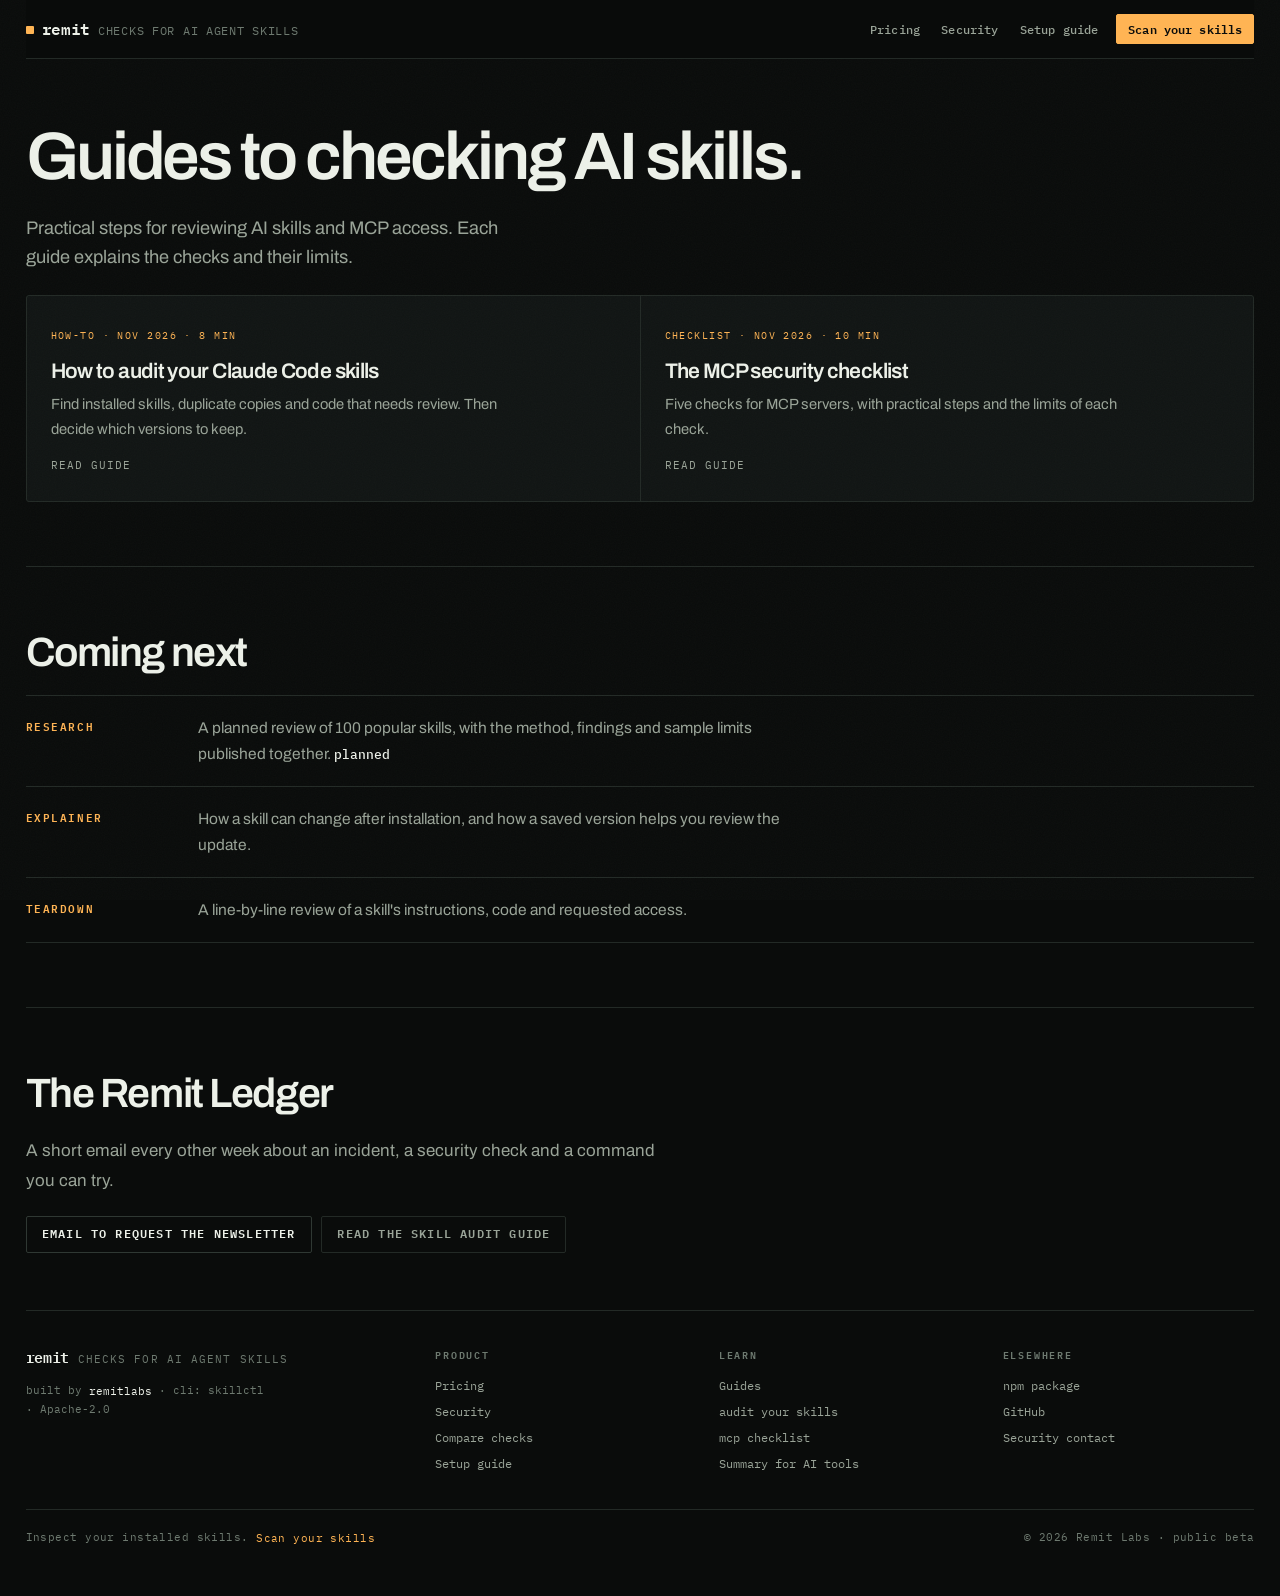
==== commit efd7347c: "refactor(copy): clarify skill checks and product limits" ====
--- a/blog/index.html
+++ b/blog/index.html
@@ -3,13 +3,13 @@
 <head>
 <meta charset="utf-8">
 <meta name="viewport" content="width=device-width, initial-scale=1">
-<title>Notes on agent-skill trust — Remit blog</title>
-<meta name="description" content="Original research, teardowns, and how-tos on AI agent skill security, MCP, and lifecycle. Every claim has a method and a limit.">
+<title>AI skill review guides | Remit</title>
+<meta name="description" content="Practical guides to reviewing AI skills and MCP access. Learn the checks, the next steps and their limits.">
 <meta name="theme-color" content="#0A0C0B">
 <link rel="canonical" href="https://remitlabs.github.io/blog/">
 <meta property="og:type" content="website">
-<meta property="og:title" content="Notes on agent-skill trust — Remit blog">
-<meta property="og:description" content="Original research, teardowns, and how-tos on AI agent skill security, MCP, and lifecycle.">
+<meta property="og:title" content="AI skill review guides | Remit">
+<meta property="og:description" content="Practical guides to reviewing AI skills and MCP access. Learn the checks, the next steps and their limits.">
 <meta property="og:url" content="https://remitlabs.github.io/blog/">
 <meta property="og:image" content="https://remitlabs.github.io/assets/og.png">
 <meta name="twitter:card" content="summary_large_image">
@@ -23,22 +23,20 @@
 <body>
 <div class="wrap">
   <header class="mast">
-    <a class="brand" href="/">remit <em>— agent-skill trust layer</em></a>
+    <a class="brand" href="/">remit <em>checks for AI agent skills</em></a>
     <nav class="nav" aria-label="primary">
-      <a href="/pricing.html">pricing</a>
-      <a href="/security.html">security</a>
-      <a href="/compare.html">compare</a>
-      <a href="/docs.html">docs</a>
-      <a href="/blog/">blog</a>
-      <a class="pill" href="/#install">run the audit</a>
+      <a href="/pricing.html">Pricing</a>
+      <a href="/security.html">Security</a>
+      <a href="/docs.html">Setup guide</a>
+      <a class="pill" href="/#install">Scan your skills</a>
     </nav>
   </header>
 
   <main>
     <section class="hero" style="grid-template-columns:1fr;padding-bottom:1.4rem">
       <div>
-        <h1 data-reveal style="font-size:clamp(2.6rem,6vw,4.2rem);line-height:1.02">Notes on agent-skill trust.</h1>
-        <p class="lede" data-reveal style="max-width:48ch;margin-top:1.1rem">Original research, teardowns, and how-tos. Every claim has a method and a limit.</p>
+        <h1 data-reveal style="font-size:clamp(2.6rem,6vw,4.2rem);line-height:1.02">Guides to checking AI skills.</h1>
+        <p class="lede" data-reveal style="max-width:48ch;margin-top:1.1rem">Practical steps for reviewing AI skills and MCP access. Each guide explains the checks and their limits.</p>
       </div>
     </section>
 
@@ -47,14 +45,14 @@
         <a class="post-card" href="/blog/audit-claude-code-skills.html">
           <span class="meta">how-to · nov 2026 · 8 min</span>
           <h2>How to audit your Claude Code skills</h2>
-          <p>A five-minute audit: what is installed, what each skill can touch, duplicates, and the patterns a human skim misses.</p>
-          <span class="more">read →</span>
+          <p>Find installed skills, duplicate copies and code that needs review. Then decide which versions to keep.</p>
+          <span class="more">Read guide</span>
         </a>
         <a class="post-card" href="/blog/mcp-security-checklist.html">
           <span class="meta">checklist · nov 2026 · 10 min</span>
           <h2>The MCP security checklist</h2>
-          <p>Five controls that survive an audit, in the order that matters — and what none of them prove.</p>
-          <span class="more">read →</span>
+          <p>Five checks for MCP servers, with practical steps and the limits of each check.</p>
+          <span class="more">Read guide</span>
         </a>
       </div>
     </section>
@@ -62,49 +60,49 @@
     <section class="tail">
       <h2 class="sec-head" data-reveal>Coming next</h2>
       <div class="ledger" data-reveal>
-        <div class="row"><div class="t">research</div><p>I am auditing 100 popular skills. Method, numbers, and the limits of the sample, when it lands. <span class="n">in progress</span></p></div>
-        <div class="row"><div class="t">explainer</div><p>What a skill rug pull is, and how digest pinning turns it into a blocked update.</p></div>
-        <div class="row"><div class="t">teardown</div><p>One popular skill, read line by line: what it declares, what it reaches for, and the single line that decides it.</p></div>
+        <div class="row"><div class="t">research</div><p>A planned review of 100 popular skills, with the method, findings and sample limits published together. <span class="n">planned</span></p></div>
+        <div class="row"><div class="t">explainer</div><p>How a skill can change after installation, and how a saved version helps you review the update.</p></div>
+        <div class="row"><div class="t">teardown</div><p>A line-by-line review of a skill's instructions, code and requested access.</p></div>
       </div>
     </section>
 
     <section class="tail">
       <h2 class="sec-head" data-reveal>The Remit Ledger</h2>
-      <p class="prose" data-reveal>One incident, one control, one command. Every other week. No hype, no roundup filler.</p>
+      <p class="prose" data-reveal>A short email every other week about an incident, a security check and a command you can try.</p>
       <div class="cta-row" data-reveal style="margin-top:1.2rem">
-        <a class="cta" href="mailto:singhgaurprahalad@gmail.com?subject=Subscribe%20to%20The%20Remit%20Ledger">subscribe by email</a>
-        <a class="cta ghost" href="/blog/audit-claude-code-skills.html">start with the audit</a>
+        <a class="cta" href="mailto:singhgaurprahalad@gmail.com?subject=Subscribe%20to%20The%20Remit%20Ledger">Email to request the newsletter</a>
+        <a class="cta ghost" href="/blog/audit-claude-code-skills.html">Read the skill audit guide</a>
       </div>
     </section>
   </main>
 
   <footer class="foot">
     <div class="col">
-      <span class="brand">remit <em>— agent-skill trust layer</em></span>
+      <span class="brand">remit <em>checks for AI agent skills</em></span>
       <p>built by <a href="https://www.npmjs.com/org/remitlabs" style="display:inline;color:var(--ink)">remitlabs</a> · cli: skillctl · Apache-2.0</p>
     </div>
     <div class="col">
       <h4>Product</h4>
-      <a href="/pricing.html">pricing</a>
-      <a href="/security.html">security</a>
-      <a href="/compare.html">compare</a>
-      <a href="/docs.html">docs</a>
+      <a href="/pricing.html">Pricing</a>
+      <a href="/security.html">Security</a>
+      <a href="/compare.html">Compare checks</a>
+      <a href="/docs.html">Setup guide</a>
     </div>
     <div class="col">
       <h4>Learn</h4>
-      <a href="/blog/">blog</a>
+      <a href="/blog/">Guides</a>
       <a href="/blog/audit-claude-code-skills.html">audit your skills</a>
       <a href="/blog/mcp-security-checklist.html">mcp checklist</a>
-      <a href="/llms.txt">llms.txt</a>
+      <a href="/llms.txt">Summary for AI tools</a>
     </div>
     <div class="col">
       <h4>Elsewhere</h4>
-      <a href="https://www.npmjs.com/package/@remitlabs/cli">npm</a>
-      <a href="https://github.com/remitlabs">github</a>
-      <a href="/.well-known/security.txt">security.txt</a>
+      <a href="https://www.npmjs.com/package/@remitlabs/cli">npm package</a>
+      <a href="https://github.com/remitlabs">GitHub</a>
+      <a href="/.well-known/security.txt">Security contact</a>
     </div>
     <div class="bottom">
-      <span>don't trust the page — <a href="/#install" style="display:inline">run the audit</a></span>
+      <span>Inspect your installed skills. <a href="/#install" style="display:inline">Scan your skills</a></span>
       <span>© 2026 Remit Labs · public beta</span>
     </div>
   </footer>
--- a/styles.css
+++ b/styles.css
@@ -52,7 +52,7 @@
 ::selection{background:var(--amber);color:var(--casing)}
 code,kbd,samp,pre{font-family:var(--mono)}
 
-.wrap{max-width:1240px;margin:0 auto;padding:0 var(--pad);position:relative}
+.wrap{width:100%;max-width:none;margin:0 auto;padding:0 clamp(1rem,2vw,2rem);position:relative}
 
 /* film grain, 3% — tactility without a gradient */
 body::before{
@@ -796,3 +796,311 @@
   .docs-nav a{flex:0 0 auto;white-space:nowrap;display:inline-flex;align-items:center;
     min-height:44px;padding:.35rem .6rem}
 }
+
+/* Homepage: the recorded run leads the evidence. */
+.homepage {
+  --faint:#9AA498;
+}
+.homepage .hero {
+  grid-template-columns:minmax(0,.78fr) minmax(0,1.22fr);
+  gap:clamp(1.5rem,3vw,3.5rem);
+  align-items:center;
+  padding:clamp(2rem,4vw,4rem) 0 2.5rem;
+}
+.homepage .hero h1 {
+  font-size:clamp(2.5rem,4.2vw,4.5rem);
+  line-height:1.06;
+  letter-spacing:-.035em;
+  max-width:18ch;
+  margin-bottom:1.25rem;
+}
+.homepage .hero .lede {
+  max-width:48ch;
+  font-size:clamp(1rem,1.2vw,1.2rem);
+  line-height:1.65;
+}
+.homepage .install {
+  max-width:100%;
+  margin-top:1.5rem;
+}
+.hero-visual {
+  min-width:0;
+  align-self:center;
+}
+.hero-visual .film {
+  border-color:var(--hair-lit);
+  box-shadow:0 16px 48px rgba(0,0,0,.25);
+}
+.hero-visual .film video {
+  object-fit:contain;
+}
+.hero-visual figcaption {
+  display:flex;
+  align-items:center;
+  justify-content:space-between;
+  gap:1rem;
+  font:400 .875rem/1.5 var(--sans);
+  color:var(--dim);
+  padding-top:.75rem;
+}
+.hero-visual figcaption .text-link {
+  flex:none;
+  background:transparent;
+  cursor:pointer;
+  border:0;
+  border-bottom:1px solid var(--hair-lit);
+  padding:.4rem 0;
+  font:500 .875rem var(--sans);
+}
+.hero-reassurance {
+  font-size:.9rem;
+  line-height:1.6;
+  color:var(--dim);
+  max-width:52ch;
+  margin:1.25rem 0 0;
+}
+.hero-reassurance code {
+  font-size:.85em;
+  overflow-wrap:anywhere;
+}
+.homepage .cta {
+  font:600 .875rem/1.2 var(--sans);
+  letter-spacing:0;
+  text-transform:none;
+  min-height:44px;
+  padding:.75rem 1rem;
+}
+.homepage .cmd {
+  border-left-width:1px;
+  padding:.875rem .75rem;
+  font-size:clamp(.7rem,.9vw,.95rem);
+  gap:.5rem;
+}
+.homepage .cmd button {
+  font-size:.75rem;
+  letter-spacing:0;
+  text-transform:none;
+  min-height:36px;
+}
+.homepage .cmd code {
+  white-space:normal;
+  overflow-wrap:anywhere;
+}
+.homepage .note {
+  font:400 .875rem/1.6 var(--sans);
+  max-width:65ch;
+}
+.home-traction {
+  display:grid;
+  grid-template-columns:1fr 1fr;
+  gap:.5rem 2rem;
+  padding:1.5rem 0;
+  border-block:1px solid var(--hair);
+}
+.home-traction p {
+  margin:0;
+  font-size:1rem;
+  color:var(--dim);
+}
+.home-traction strong {
+  display:block;
+  color:var(--ink);
+  font-size:1.4rem;
+  font-weight:600;
+  letter-spacing:-.02em;
+}
+.home-traction small {
+  grid-column:1/-1;
+  color:var(--dim);
+  font-size:.8rem;
+  margin-top:.5rem;
+}
+.home-section {
+  display:grid;
+  grid-template-columns:minmax(0,1fr) minmax(0,1fr);
+  gap:clamp(2rem,6vw,7rem);
+  padding:clamp(2.5rem,5vw,4.5rem) 0;
+  border-bottom:1px solid var(--hair);
+  align-items:start;
+}
+.home-section h2 {
+  font-size:clamp(1.8rem,2.6vw,2.8rem);
+  line-height:1.15;
+  letter-spacing:-.03em;
+  max-width:24ch;
+  margin:0 0 1.25rem;
+}
+.home-section p {
+  font-size:1rem;
+  line-height:1.7;
+  color:var(--dim);
+  max-width:70ch;
+  margin:0 0 1rem;
+}
+.home-section .text-link {
+  font:500 1rem var(--sans);
+  display:inline-block;
+  margin-top:.5rem;
+}
+.home-steps {
+  display:grid;
+  gap:1.25rem;
+}
+.home-steps>div+div {
+  border-top:1px solid var(--hair);
+  padding-top:1.25rem;
+}
+.home-section h3 {
+  font-size:1.2rem;
+  font-weight:600;
+  margin:0 0 .5rem;
+}
+.home-steps code {
+  font-size:.875em;
+}
+.home-section .home-disclosure {
+  font-size:.875rem;
+}
+.home-evidence .panel {
+  width:100%;
+  align-self:center;
+}
+.home-evidence .panel-head {
+  font-size:.8rem;
+  text-transform:none;
+  letter-spacing:0;
+  padding:1rem 1.25rem;
+  color:var(--dim);
+}
+.home-evidence .panel-body {
+  padding:1.25rem;
+}
+.home-evidence .split {
+  height:16px;
+  margin:0 0 1.25rem;
+}
+.home-evidence .dist {
+  gap:.9rem;
+}
+.home-evidence .dist li {
+  font-size:.9rem;
+}
+.home-receipt {
+  margin:0 1.25rem;
+  border-top:1px solid var(--hair);
+  font-size:.875rem;
+}
+.home-receipt>div {
+  display:flex;
+  gap:1rem;
+  justify-content:space-between;
+  padding:.6rem 0;
+  border-bottom:1px solid var(--hair);
+}
+.home-receipt dt {
+  color:var(--dim);
+}
+.home-receipt dd {
+  margin:0;
+  font-family:var(--mono);
+  text-align:right;
+}
+.home-section .home-panel-note {
+  font-size:.875rem;
+  padding:1rem 1.25rem;
+  margin:0;
+}
+.home-resource-links {
+  display:flex;
+  flex-wrap:wrap;
+  gap:.75rem 1.5rem;
+  font-size:.95rem;
+  color:var(--dim);
+}
+.home-start-action {
+  align-self:center;
+  min-width:0;
+}
+.home-start-action .cta-row {
+  margin-top:1rem;
+}
+.homepage .foot {
+  padding-top:2rem;
+}
+.homepage .foot p,.homepage .foot a {
+  font-size:.8rem;
+}
+.homepage .cmdbar-in {
+  max-width:none;
+  padding-inline:clamp(1rem,2vw,2rem);
+}
+@media (max-width:1000px){
+  .homepage .hero {
+  grid-template-columns:1fr;
+  gap:1.5rem;
+}
+  .homepage .hero h1 {
+  max-width:24ch;
+  font-size:clamp(2.5rem,6vw,4rem);
+}
+  .homepage .hero .lede {
+  max-width:65ch;
+}
+  .homepage .hero-copy .install {
+  max-width:38rem;
+}
+  .hero-visual {
+  width:100%;
+}
+  .home-section {
+  gap:2rem;
+}
+}
+@media (max-width:700px){
+  .home-section {
+  grid-template-columns:1fr;
+}
+  .home-traction {
+  grid-template-columns:1fr;
+  gap:1rem;
+}
+  .home-traction small {
+  grid-column:auto;
+  margin:0;
+}
+  .homepage .hero h1 {
+  font-size:clamp(2.25rem,7.5vw,3rem);
+  letter-spacing:-.03em;
+}
+  .hero-visual figcaption {
+  align-items:start;
+  font-size:.8rem;
+}
+  .homepage .cmd {
+  font-size:.75rem;
+}
+  .home-evidence .dist li {
+  font-size:.8rem;
+}
+  .homepage .nav a {
+  font-size:.8rem;
+}
+}
+
+.homepage .dd-head,
+.homepage .dd-head button,
+.homepage .demo-dialog p {
+  font: 400 .875rem/1.5 var(--sans);
+  letter-spacing: 0;
+  text-transform: none;
+}
+.homepage .dd-head button {
+  min-height: 44px;
+  padding: .5rem .75rem;
+}
+.homepage .cmdbar a.docs {
+  align-self: center;
+  margin: 0;
+  padding: 0;
+  display: inline;
+}
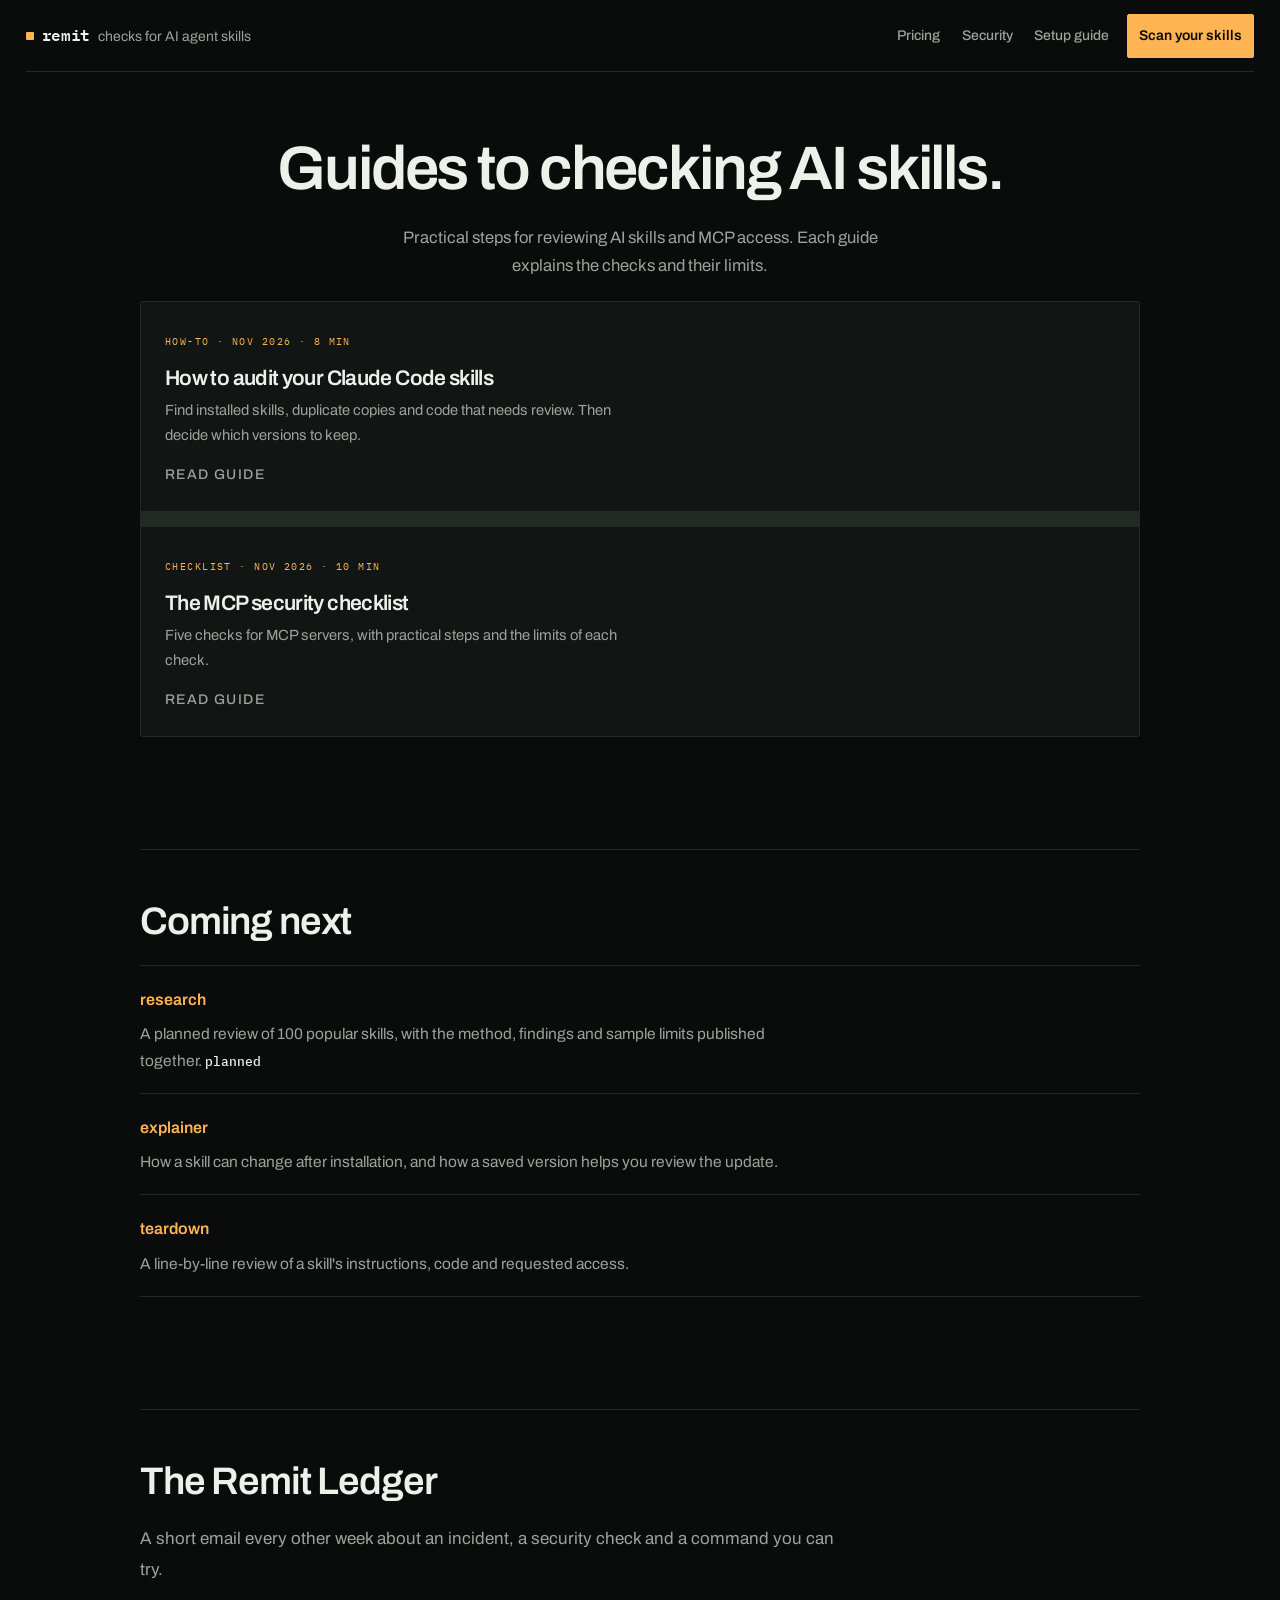
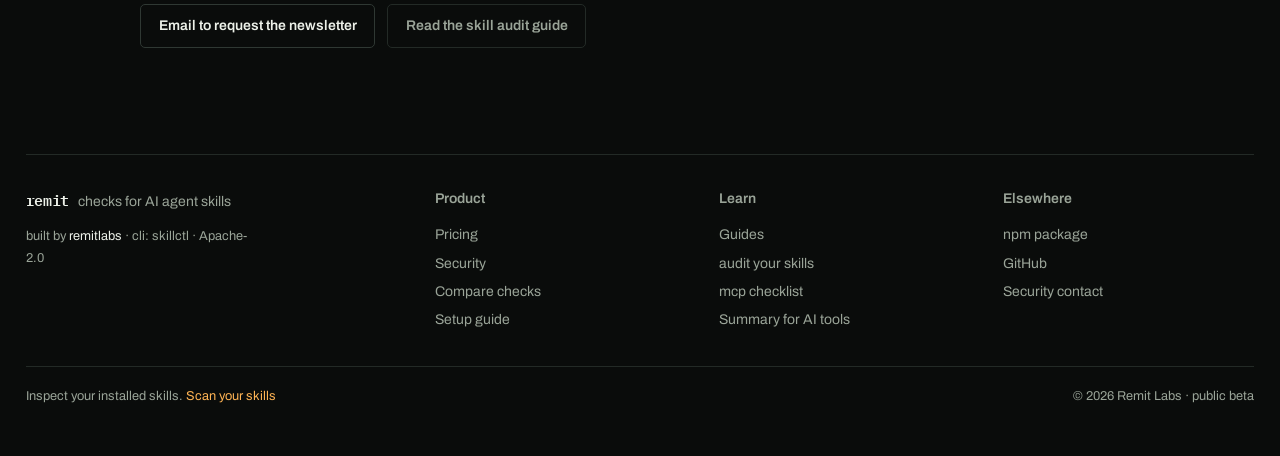
==== commit 192e546c: "refactor(design): lead with tutorial and restore visual evidence" ====
--- a/blog/index.html
+++ b/blog/index.html
@@ -35,13 +35,13 @@
   <main>
     <section class="hero" style="grid-template-columns:1fr;padding-bottom:1.4rem">
       <div>
-        <h1 data-reveal style="font-size:clamp(2.6rem,6vw,4.2rem);line-height:1.02">Guides to checking AI skills.</h1>
-        <p class="lede" data-reveal style="max-width:48ch;margin-top:1.1rem">Practical steps for reviewing AI skills and MCP access. Each guide explains the checks and their limits.</p>
+        <h1>Guides to checking AI skills.</h1>
+        <p class="lede" style="max-width:48ch;margin-top:1.1rem">Practical steps for reviewing AI skills and MCP access. Each guide explains the checks and their limits.</p>
       </div>
     </section>
 
     <section class="tail" style="border-top:0;padding-top:0;margin-top:0">
-      <div class="grid two" data-reveal>
+      <div class="grid two">
         <a class="post-card" href="/blog/audit-claude-code-skills.html">
           <span class="meta">how-to · nov 2026 · 8 min</span>
           <h2>How to audit your Claude Code skills</h2>
@@ -58,8 +58,8 @@
     </section>
 
     <section class="tail">
-      <h2 class="sec-head" data-reveal>Coming next</h2>
-      <div class="ledger" data-reveal>
+      <h2 class="sec-head">Coming next</h2>
+      <div class="ledger">
         <div class="row"><div class="t">research</div><p>A planned review of 100 popular skills, with the method, findings and sample limits published together. <span class="n">planned</span></p></div>
         <div class="row"><div class="t">explainer</div><p>How a skill can change after installation, and how a saved version helps you review the update.</p></div>
         <div class="row"><div class="t">teardown</div><p>A line-by-line review of a skill's instructions, code and requested access.</p></div>
@@ -67,9 +67,9 @@
     </section>
 
     <section class="tail">
-      <h2 class="sec-head" data-reveal>The Remit Ledger</h2>
-      <p class="prose" data-reveal>A short email every other week about an incident, a security check and a command you can try.</p>
-      <div class="cta-row" data-reveal style="margin-top:1.2rem">
+      <h2 class="sec-head">The Remit Ledger</h2>
+      <p class="prose">A short email every other week about an incident, a security check and a command you can try.</p>
+      <div class="cta-row" style="margin-top:1.2rem">
         <a class="cta" href="mailto:singhgaurprahalad@gmail.com?subject=Subscribe%20to%20The%20Remit%20Ledger">Email to request the newsletter</a>
         <a class="cta ghost" href="/blog/audit-claude-code-skills.html">Read the skill audit guide</a>
       </div>
--- a/styles.css
+++ b/styles.css
@@ -797,310 +797,286 @@
     min-height:44px;padding:.35rem .6rem}
 }
 
-/* Homepage: the recorded run leads the evidence. */
-.homepage {
-  --faint:#9AA498;
-}
-.homepage .hero {
-  grid-template-columns:minmax(0,.78fr) minmax(0,1.22fr);
-  gap:clamp(1.5rem,3vw,3.5rem);
-  align-items:center;
-  padding:clamp(2rem,4vw,4rem) 0 2.5rem;
-}
-.homepage .hero h1 {
-  font-size:clamp(2.5rem,4.2vw,4.5rem);
-  line-height:1.06;
-  letter-spacing:-.035em;
-  max-width:18ch;
-  margin-bottom:1.25rem;
-}
-.homepage .hero .lede {
-  max-width:48ch;
-  font-size:clamp(1rem,1.2vw,1.2rem);
-  line-height:1.65;
-}
-.homepage .install {
-  max-width:100%;
-  margin-top:1.5rem;
-}
-.hero-visual {
-  min-width:0;
-  align-self:center;
-}
-.hero-visual .film {
-  border-color:var(--hair-lit);
-  box-shadow:0 16px 48px rgba(0,0,0,.25);
-}
-.hero-visual .film video {
-  object-fit:contain;
-}
-.hero-visual figcaption {
-  display:flex;
-  align-items:center;
-  justify-content:space-between;
-  gap:1rem;
-  font:400 .875rem/1.5 var(--sans);
-  color:var(--dim);
-  padding-top:.75rem;
-}
-.hero-visual figcaption .text-link {
-  flex:none;
-  background:transparent;
-  cursor:pointer;
-  border:0;
-  border-bottom:1px solid var(--hair-lit);
-  padding:.4rem 0;
-  font:500 .875rem var(--sans);
-}
-.hero-reassurance {
-  font-size:.9rem;
-  line-height:1.6;
-  color:var(--dim);
-  max-width:52ch;
-  margin:1.25rem 0 0;
-}
-.hero-reassurance code {
-  font-size:.85em;
-  overflow-wrap:anywhere;
-}
-.homepage .cta {
-  font:600 .875rem/1.2 var(--sans);
-  letter-spacing:0;
-  text-transform:none;
-  min-height:44px;
-  padding:.75rem 1rem;
-}
-.homepage .cmd {
-  border-left-width:1px;
-  padding:.875rem .75rem;
-  font-size:clamp(.7rem,.9vw,.95rem);
-  gap:.5rem;
-}
-.homepage .cmd button {
-  font-size:.75rem;
-  letter-spacing:0;
-  text-transform:none;
-  min-height:36px;
-}
-.homepage .cmd code {
-  white-space:normal;
-  overflow-wrap:anywhere;
-}
-.homepage .note {
-  font:400 .875rem/1.6 var(--sans);
-  max-width:65ch;
-}
-.home-traction {
-  display:grid;
-  grid-template-columns:1fr 1fr;
-  gap:.5rem 2rem;
-  padding:1.5rem 0;
-  border-block:1px solid var(--hair);
-}
-.home-traction p {
-  margin:0;
-  font-size:1rem;
-  color:var(--dim);
-}
-.home-traction strong {
-  display:block;
-  color:var(--ink);
-  font-size:1.4rem;
-  font-weight:600;
-  letter-spacing:-.02em;
-}
-.home-traction small {
-  grid-column:1/-1;
-  color:var(--dim);
-  font-size:.8rem;
-  margin-top:.5rem;
-}
-.home-section {
-  display:grid;
-  grid-template-columns:minmax(0,1fr) minmax(0,1fr);
-  gap:clamp(2rem,6vw,7rem);
-  padding:clamp(2.5rem,5vw,4.5rem) 0;
-  border-bottom:1px solid var(--hair);
-  align-items:start;
-}
-.home-section h2 {
-  font-size:clamp(1.8rem,2.6vw,2.8rem);
-  line-height:1.15;
-  letter-spacing:-.03em;
-  max-width:24ch;
-  margin:0 0 1.25rem;
-}
-.home-section p {
-  font-size:1rem;
-  line-height:1.7;
-  color:var(--dim);
-  max-width:70ch;
-  margin:0 0 1rem;
-}
-.home-section .text-link {
-  font:500 1rem var(--sans);
-  display:inline-block;
-  margin-top:.5rem;
-}
-.home-steps {
-  display:grid;
-  gap:1.25rem;
-}
-.home-steps>div+div {
-  border-top:1px solid var(--hair);
-  padding-top:1.25rem;
-}
-.home-section h3 {
-  font-size:1.2rem;
-  font-weight:600;
-  margin:0 0 .5rem;
-}
-.home-steps code {
-  font-size:.875em;
-}
-.home-section .home-disclosure {
-  font-size:.875rem;
-}
-.home-evidence .panel {
-  width:100%;
-  align-self:center;
-}
-.home-evidence .panel-head {
-  font-size:.8rem;
-  text-transform:none;
-  letter-spacing:0;
-  padding:1rem 1.25rem;
-  color:var(--dim);
-}
-.home-evidence .panel-body {
-  padding:1.25rem;
-}
-.home-evidence .split {
-  height:16px;
-  margin:0 0 1.25rem;
-}
-.home-evidence .dist {
-  gap:.9rem;
-}
-.home-evidence .dist li {
-  font-size:.9rem;
-}
-.home-receipt {
-  margin:0 1.25rem;
-  border-top:1px solid var(--hair);
-  font-size:.875rem;
-}
-.home-receipt>div {
-  display:flex;
-  gap:1rem;
-  justify-content:space-between;
-  padding:.6rem 0;
-  border-bottom:1px solid var(--hair);
-}
-.home-receipt dt {
-  color:var(--dim);
-}
-.home-receipt dd {
-  margin:0;
-  font-family:var(--mono);
-  text-align:right;
-}
-.home-section .home-panel-note {
-  font-size:.875rem;
-  padding:1rem 1.25rem;
-  margin:0;
-}
-.home-resource-links {
-  display:flex;
-  flex-wrap:wrap;
-  gap:.75rem 1.5rem;
-  font-size:.95rem;
-  color:var(--dim);
-}
-.home-start-action {
-  align-self:center;
-  min-width:0;
-}
-.home-start-action .cta-row {
-  margin-top:1rem;
-}
-.homepage .foot {
-  padding-top:2rem;
-}
-.homepage .foot p,.homepage .foot a {
-  font-size:.8rem;
-}
-.homepage .cmdbar-in {
-  max-width:none;
-  padding-inline:clamp(1rem,2vw,2rem);
-}
-@media (max-width:1000px){
-  .homepage .hero {
-  grid-template-columns:1fr;
-  gap:1.5rem;
-}
-  .homepage .hero h1 {
-  max-width:24ch;
-  font-size:clamp(2.5rem,6vw,4rem);
-}
-  .homepage .hero .lede {
-  max-width:65ch;
-}
-  .homepage .hero-copy .install {
-  max-width:38rem;
-}
-  .hero-visual {
-  width:100%;
-}
-  .home-section {
-  gap:2rem;
-}
-}
-@media (max-width:700px){
-  .home-section {
-  grid-template-columns:1fr;
-}
-  .home-traction {
-  grid-template-columns:1fr;
-  gap:1rem;
-}
-  .home-traction small {
-  grid-column:auto;
-  margin:0;
-}
-  .homepage .hero h1 {
-  font-size:clamp(2.25rem,7.5vw,3rem);
-  letter-spacing:-.03em;
-}
-  .hero-visual figcaption {
-  align-items:start;
-  font-size:.8rem;
-}
-  .homepage .cmd {
-  font-size:.75rem;
-}
-  .home-evidence .dist li {
-  font-size:.8rem;
-}
-  .homepage .nav a {
-  font-size:.8rem;
-}
-}
-
-.homepage .dd-head,
-.homepage .dd-head button,
-.homepage .demo-dialog p {
-  font: 400 .875rem/1.5 var(--sans);
+/* Shared reading system: one primary path, visual evidence at full width. */
+:root {
+  --faint: #9AA498;
+  --focus-measure: 72ch;
+  --visual-width: 1440px;
+}
+body::before { display: none; }
+.mast { backdrop-filter: none; background: var(--casing); }
+.mast .brand em, .foot .brand em {
+  font-family: var(--sans);
+  text-transform: none;
+  letter-spacing: 0;
+  font-size: .875rem;
+}
+.nav a, .cta, .btn {
+  font-family: var(--sans);
+  font-size: .875rem;
+  line-height: 1.3;
   letter-spacing: 0;
   text-transform: none;
-}
-.homepage .dd-head button {
   min-height: 44px;
+}
+.nav a { display: inline-flex; align-items: center; }
+.cta, .btn { padding: .75rem 1.1rem; border-radius: 5px; }
+.cta-row { gap: .75rem; }
+.hero {
+  display: block;
+  padding: clamp(2.5rem, 5vw, 5rem) 0 2.5rem;
+  max-width: 1000px;
+  margin-inline: auto;
+  text-align: center;
+}
+.hero h1 {
+  font-size: clamp(2.3rem, 4.8vw, 4rem);
+  line-height: 1.08;
+  letter-spacing: -.035em;
+  max-width: 24ch;
+  margin: 0 auto 1.25rem;
+}
+.hero h1 span { color: inherit; }
+.hero .lede {
+  max-width: 58ch;
+  margin-inline: auto;
+  font-size: clamp(1rem, 1.3vw, 1.15rem);
+  line-height: 1.7;
+}
+.note, .fine, .table-note, .bench-note, .tally-note {
+  font: 400 .875rem/1.65 var(--sans);
+  color: var(--dim);
+}
+.hero .note { margin-inline: auto; max-width: 70ch; }
+.tail {
+  width: 100%;
+  max-width: 1000px;
+  margin-inline: auto;
+  padding-block: 3rem;
+}
+.sec-head, .statement {
+  max-width: 28ch;
+  font-size: clamp(1.7rem, 3vw, 2.5rem);
+  letter-spacing: -.03em;
+  line-height: 1.2;
+}
+.prose, .lede, .docs-body p { max-width: var(--focus-measure); }
+.duo, .grid.two, .grid.three { grid-template-columns: minmax(0, 1fr); gap: 1rem; }
+.row { grid-template-columns: minmax(0, 1fr); gap: .6rem; }
+.row .t { font: 600 1rem/1.5 var(--sans); text-transform: none; letter-spacing: 0; }
+.row p { max-width: var(--focus-measure); }
+.docs { display: block; max-width: 1000px; margin-inline: auto; }
+.docs-nav {
+  position: static;
+  display: flex;
+  flex-wrap: wrap;
+  gap: .25rem 1rem;
+  margin-bottom: 2.5rem;
+  padding: 1.25rem 0;
+  border-left: 0;
+  border-bottom: 1px solid var(--hair);
+}
+.docs-nav a { padding: .35rem 0; font: 500 .875rem/1.5 var(--sans); }
+.docs-body { max-width: 100%; }
+.docs-body h1 { font-size: clamp(2rem, 4vw, 3rem); line-height: 1.15; }
+.article { max-width: 76ch; }
+.post-card { padding: 1.5rem; }
+.post-card .more { font: 500 .875rem/1.5 var(--sans); }
+.foot { font: 400 .875rem/1.8 var(--sans); }
+.foot h4 { font: 600 .875rem/1.5 var(--sans); text-transform: none; letter-spacing: 0; }
+.foot .col p, .foot .bottom { font-size: .8rem; letter-spacing: 0; }
+.cmd { border-left-width: 1px; gap: .65rem; }
+.cmd button { font-size: .8rem; letter-spacing: 0; text-transform: none; min-height: 40px; }
+.text-link { font: 500 .9rem/1.5 var(--sans); letter-spacing: 0; }
+.faq { max-width: 100%; }
+.faq summary { font-family: var(--sans); font-size: 1rem; }
+
+/* A single, continuous homepage. */
+.home { padding-bottom: 1.5rem; }
+.home-hero .cta-row { justify-content: center; margin-top: 1.5rem; }
+.home-hero .note { margin-top: .9rem; }
+.visual-wide { width: 100%; max-width: var(--visual-width); margin-inline: auto; }
+.tutorial { padding-bottom: 3rem; }
+.film { border-radius: 8px; border-color: var(--hair-lit); box-shadow: none; }
+.film video { object-fit: contain; }
+.film-figure figcaption, .mesh-figure figcaption {
+  display: flex;
+  align-items: center;
+  justify-content: space-between;
+  gap: 1rem;
+  margin: .75rem 0 0;
+  padding: 0;
+  font: 400 .875rem/1.6 var(--sans);
+  color: var(--dim);
+}
+.film-figure .text-link {
+  flex: none;
+  cursor: pointer;
+  border: 0;
+  border-bottom: 1px solid var(--hair-lit);
+  padding: .5rem 0;
+  color: var(--ink);
+  background: transparent;
+}
+.tutorial .install { max-width: 680px; margin: 2rem auto 0; }
+.tutorial .cmd { font-size: .95rem; padding: .8rem 1rem; }
+.tutorial .note { max-width: 65ch; margin-top: .75rem; }
+.traction {
+  max-width: 760px;
+  margin: 0 auto;
+  padding: 1.75rem 0 3.5rem;
+  text-align: center;
+}
+.traction p { color: var(--dim); margin: 0 0 .7rem; line-height: 1.9; }
+.traction strong { font-weight: 600; color: var(--ink); }
+.traction small { font-size: .8rem; color: var(--dim); }
+.section-intro { max-width: 760px; margin-inline: auto; text-align: center; }
+.section-intro h2 {
+  font-size: clamp(1.8rem, 3.4vw, 3rem);
+  line-height: 1.2;
+  letter-spacing: -.03em;
+  margin: 0 0 1rem;
+}
+.section-intro p { max-width: 64ch; margin: 0 auto; color: var(--dim); }
+.scan-story { padding: 3rem 0 4rem; border-block: 1px solid var(--hair); }
+.mesh-figure { margin-top: 2.25rem; margin-bottom: 1.5rem; }
+.mesh {
+  position: relative;
+  width: 100%;
+  height: clamp(320px, 35vw, 500px);
+  overflow: hidden;
+  background: var(--surface);
+  border: 1px solid var(--hair-lit);
+  border-radius: 8px;
+}
+.mesh canvas { display: block; width: 100%; height: 100%; }
+.mesh-fallback {
+  position: absolute;
+  inset: 0;
+  display: grid;
+  place-items: center;
+  padding: 2rem;
+  text-align: center;
+  color: var(--dim);
+}
+.mesh-ready .mesh-fallback { display: none; }
+.mesh-controls {
+  position: absolute;
+  inset: auto 1.25rem 1rem;
+  display: none;
+  align-items: center;
+  justify-content: space-between;
+  gap: 1rem;
+  font-size: .875rem;
+  color: var(--dim);
+}
+.mesh-ready .mesh-controls { display: flex; }
+.mesh-controls button {
+  background: var(--surface);
+  color: var(--ink);
+  border: 1px solid var(--hair-lit);
+  border-radius: 5px;
+  min-height: 40px;
   padding: .5rem .75rem;
-}
-.homepage .cmdbar a.docs {
-  align-self: center;
-  margin: 0;
-  padding: 0;
-  display: inline;
-}
+  cursor: pointer;
+  font: 500 .8rem/1.4 var(--sans);
+}
+.risk-chart { max-width: 840px; margin: 2rem auto 0; }
+.risk-row {
+  display: grid;
+  grid-template-columns: 110px minmax(0, 1fr) 40px;
+  align-items: center;
+  gap: 1rem;
+  width: 100%;
+  min-height: 56px;
+  padding: .75rem;
+  background: transparent;
+  border: 1px solid transparent;
+  border-radius: 5px;
+  color: var(--dim);
+  cursor: pointer;
+  text-align: left;
+  font: 400 .95rem/1.4 var(--sans);
+}
+.risk-row:hover, .risk-row[aria-pressed="true"] { background: var(--surface); border-color: var(--hair-lit); color: var(--ink); }
+.risk-row strong { text-align: right; font: 500 .95rem/1.4 var(--mono); color: var(--ink); }
+.risk-track { display: block; height: 12px; background: var(--raise); border-radius: 2px; }
+.risk-track span { display: block; height: 100%; min-width: 3px; width: var(--bar); background: var(--risk-color); border-radius: 2px; }
+.chart-note { max-width: 800px; margin: 1rem auto 1.5rem; text-align: center; color: var(--dim); font-size: .875rem; }
+.evidence-detail { max-width: 840px; margin: 1.5rem auto 0; text-align: left; border-block: 1px solid var(--hair); }
+.evidence-detail summary, .info-detail summary {
+  padding: 1.25rem 0;
+  cursor: pointer;
+  font: 500 1rem/1.5 var(--sans);
+  color: var(--ink);
+}
+.evidence-detail p { margin: 0 0 1rem; color: var(--dim); font-size: .95rem; max-width: 72ch; }
+.evidence-detail > a { display: inline-block; margin-bottom: 1rem; font-size: .95rem; }
+.example-receipt { margin: 1rem 0; max-width: 620px; }
+.example-receipt div { display: flex; justify-content: space-between; gap: 1rem; padding: .6rem 0; border-top: 1px solid var(--hair); font-size: .9rem; }
+.example-receipt dt { color: var(--dim); }
+.example-receipt dd { margin: 0; font-family: var(--mono); }
+.home-close { padding: 4rem 0 1rem; }
+.home-close .cta-row { justify-content: center; margin-top: 1.5rem; }
+.home-close .evidence-detail { margin-top: 2.5rem; }
+.home-close .evidence-detail p { margin: 0 0 1rem; }
+.dd-head, .dd-head button, .demo-dialog p { font: 400 .875rem/1.5 var(--sans); letter-spacing: 0; text-transform: none; }
+.dd-head button { min-height: 44px; padding: .5rem .75rem; }
+
+/* Plans and trust details follow the same vertical reading order. */
+.plans { border-top: 1px solid var(--hair-lit); }
+.plan { border-bottom: 1px solid var(--hair-lit); }
+.plan summary {
+  display: flex;
+  align-items: center;
+  justify-content: space-between;
+  gap: 1.5rem;
+  padding: 1.75rem .25rem;
+  cursor: pointer;
+  list-style: none;
+}
+.plan summary::-webkit-details-marker { display: none; }
+.plan summary::after { content: "Details"; font: 500 .875rem/1.5 var(--sans); color: var(--amber); }
+.plan[open] summary::after { content: "Close"; }
+.plan-name { font-size: 1.2rem; font-weight: 600; }
+.plan-price { margin-left: auto; font-size: 1.3rem; font-weight: 600; }
+.plan-price small { font-size: .875rem; font-weight: 400; color: var(--dim); }
+.plan-body { padding: 0 .25rem 2rem; }
+.plan-body > p { color: var(--dim); }
+.plan-body ul { list-style: none; padding: 0; margin: 1.5rem 0; }
+.plan-body li { color: var(--dim); padding: .45rem 0; }
+.plan-body li::before { content: ""; display: inline-block; width: 5px; height: 5px; border-radius: 50%; background: var(--amber); margin-right: .8rem; vertical-align: .15em; }
+.plan-body .fine { margin-top: 1rem; }
+.info-detail { border-bottom: 1px solid var(--hair-lit); }
+.info-detail summary { padding-inline: 0; }
+.info-detail-body { padding-bottom: 1rem; }
+.info-detail-body p { max-width: var(--focus-measure); color: var(--dim); margin: 0; }
+@media (max-width: 700px) {
+  .hero { padding-top: 2.25rem; }
+  .hero h1 { max-width: 22ch; }
+  .hero .cta-row, .home-close .cta-row { justify-content: center; }
+  .film-figure figcaption { align-items: flex-start; font-size: .8rem; }
+  .tutorial .cmd { font-size: .76rem; gap: .45rem; padding: .75rem .6rem; }
+  .tutorial .cmd code { white-space: normal; overflow-wrap: anywhere; }
+  .mesh { height: 320px; }
+  .mesh-controls { inset-inline: .75rem; font-size: .8rem; }
+  .risk-row { grid-template-columns: 90px minmax(0, 1fr) 28px; gap: .5rem; padding-inline: 0; font-size: .875rem; }
+  .risk-row strong { font-size: .875rem; }
+  .mesh-figure figcaption { font-size: .8rem; }
+  .plan summary { flex-wrap: wrap; gap: .5rem; }
+  .plan-name { font-size: 1.05rem; }
+  .plan-price { font-size: 1.1rem; }
+  .plan-price small { font-size: .75rem; }
+  .docs-nav { flex-wrap: wrap; overflow: visible; }
+  .foot { gap: 1.5rem; }
+}
+
+/* Supporting data uses the same readable labels as the visuals. */
+th {
+  font: 600 .875rem/1.5 var(--sans);
+  text-transform: none;
+  letter-spacing: 0;
+}
+.tally span { font: 400 .875rem/1.55 var(--sans); }
+.grid:has(.info-detail) { border: 0; background: transparent; gap: 0; }
+.article blockquote { border-left-width: 1px; }
